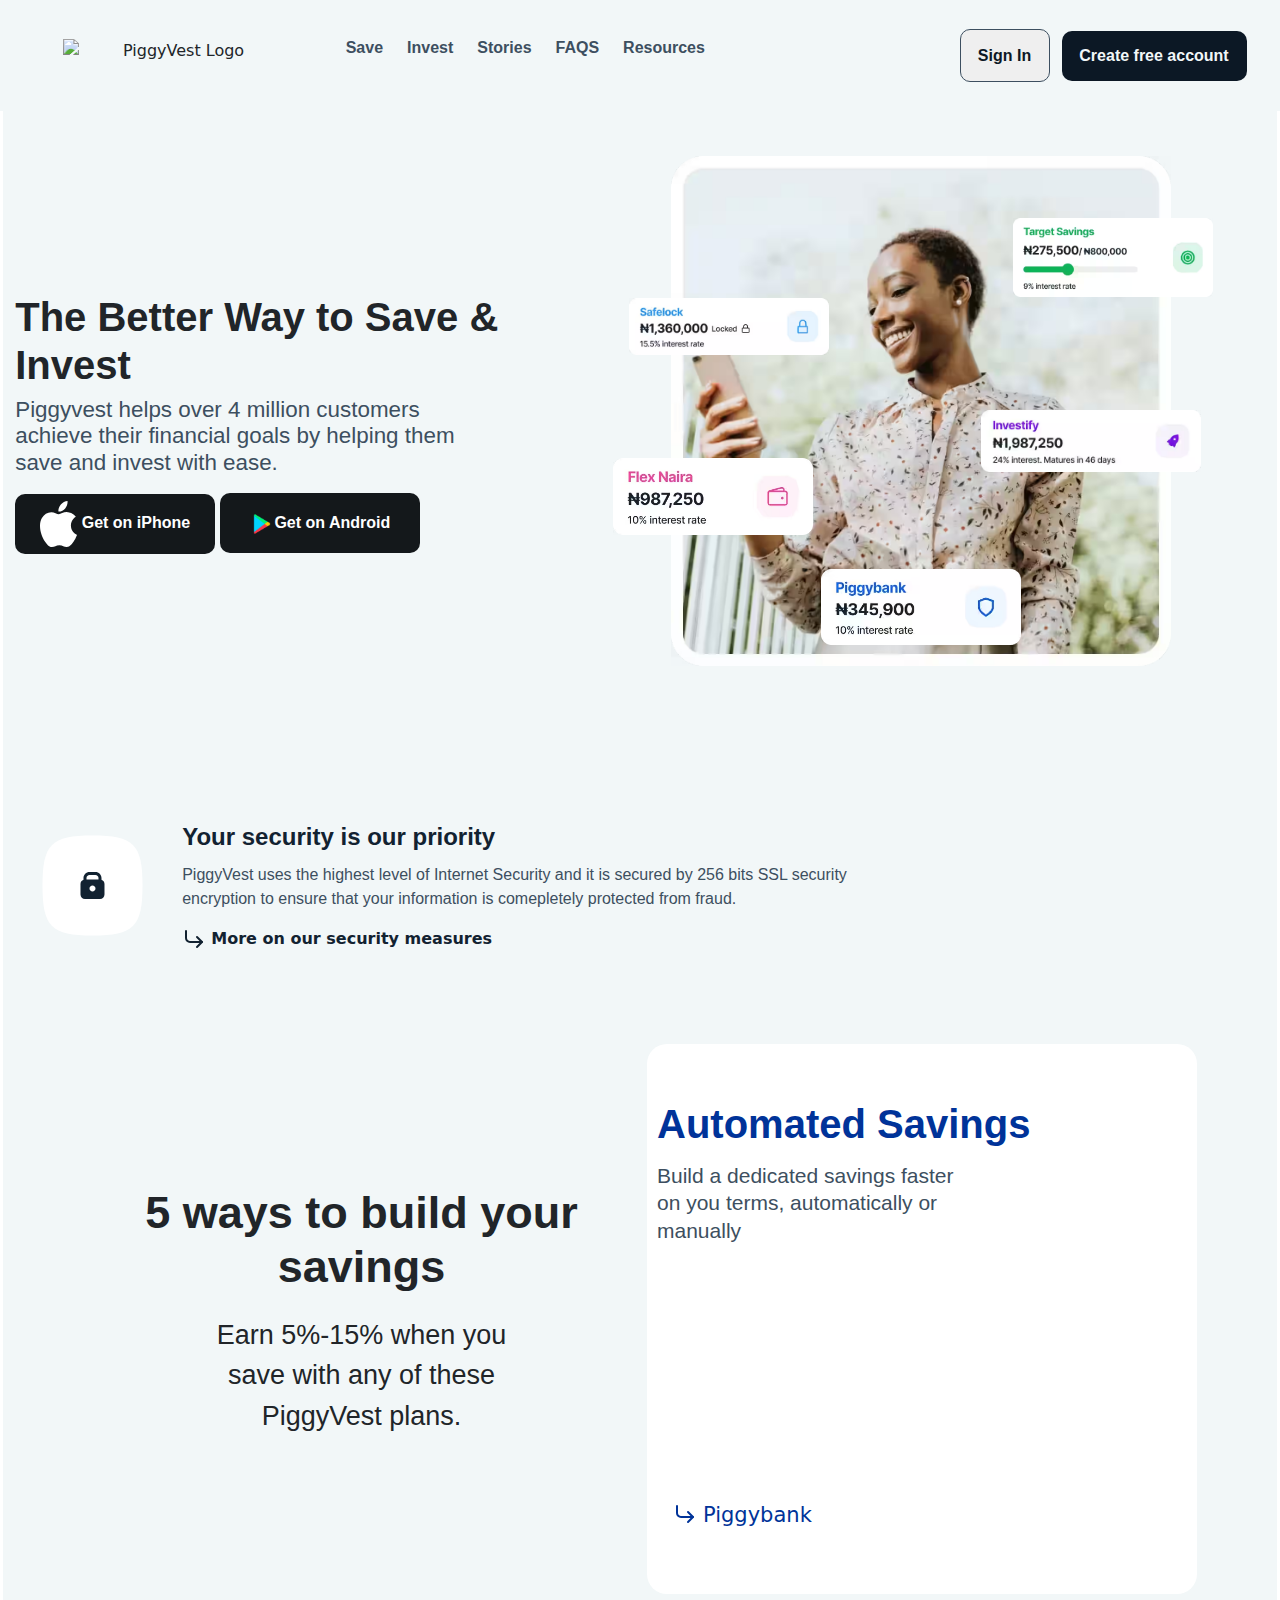
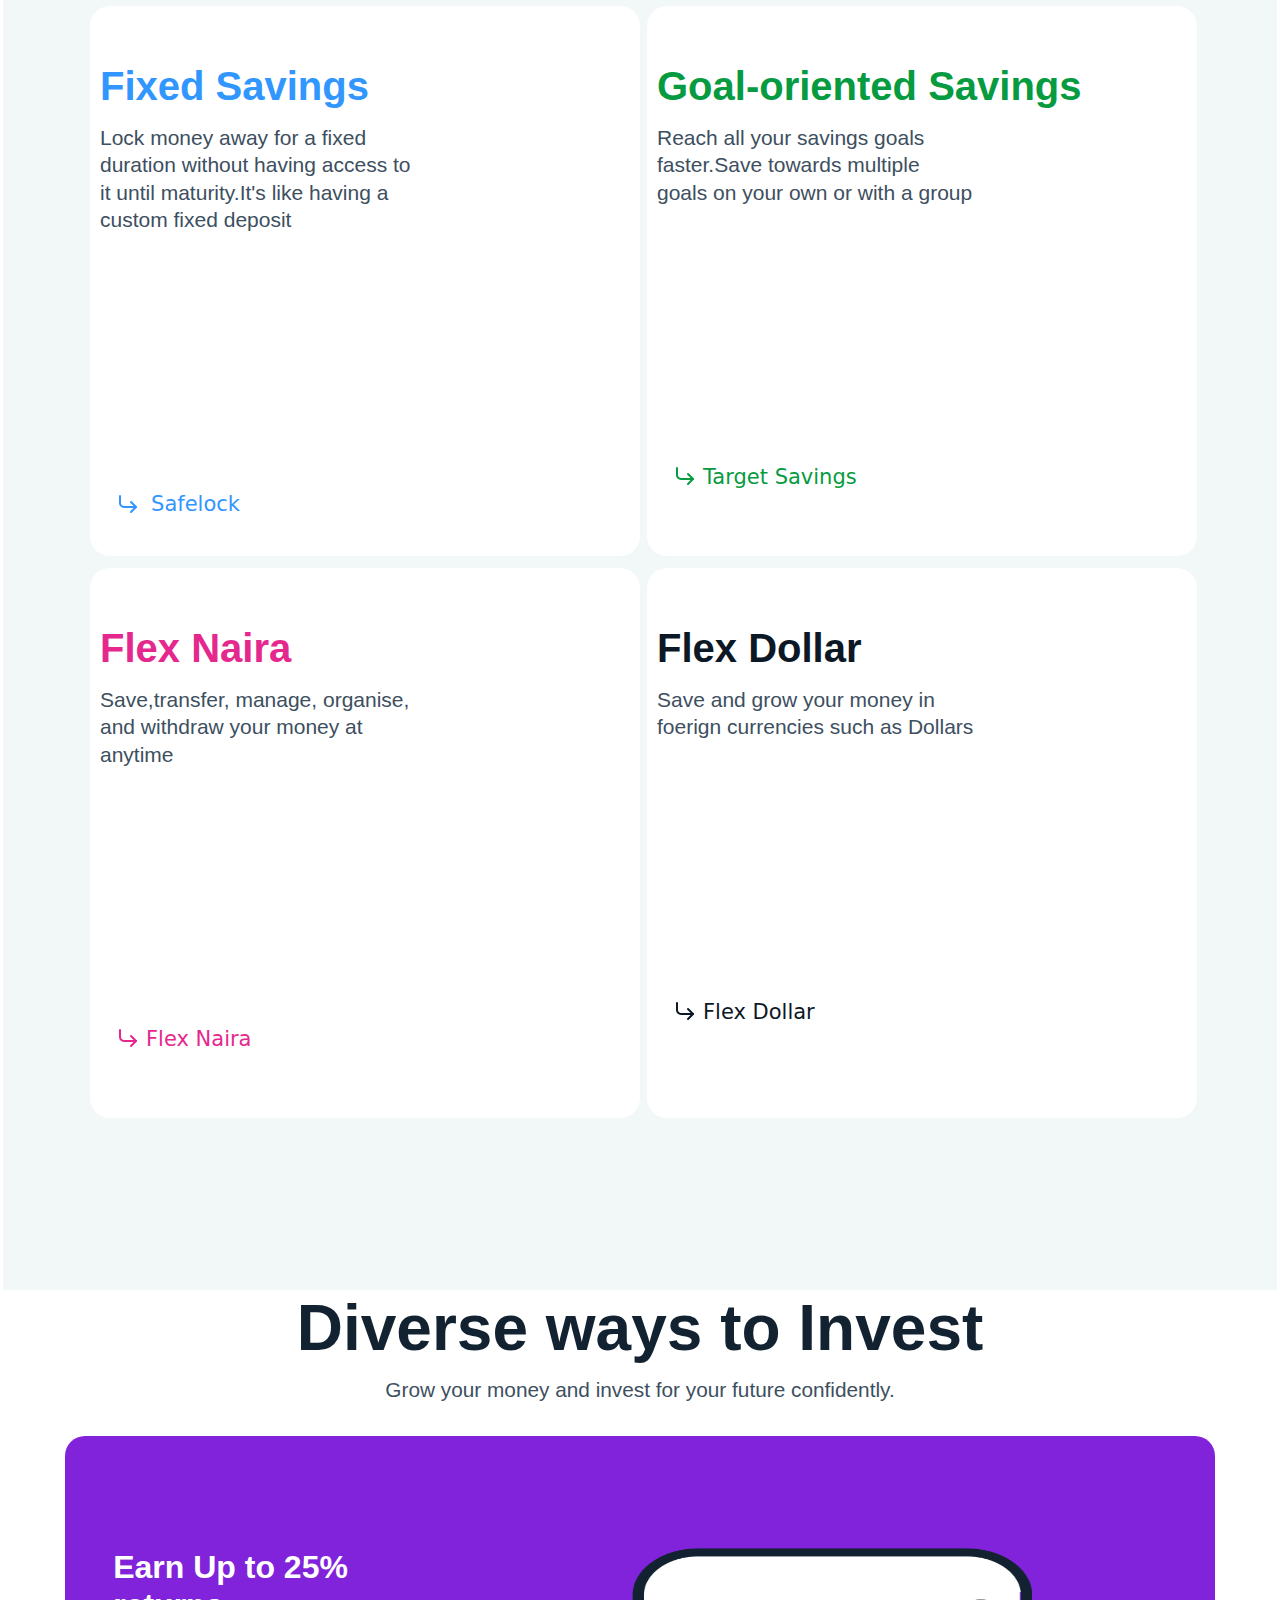
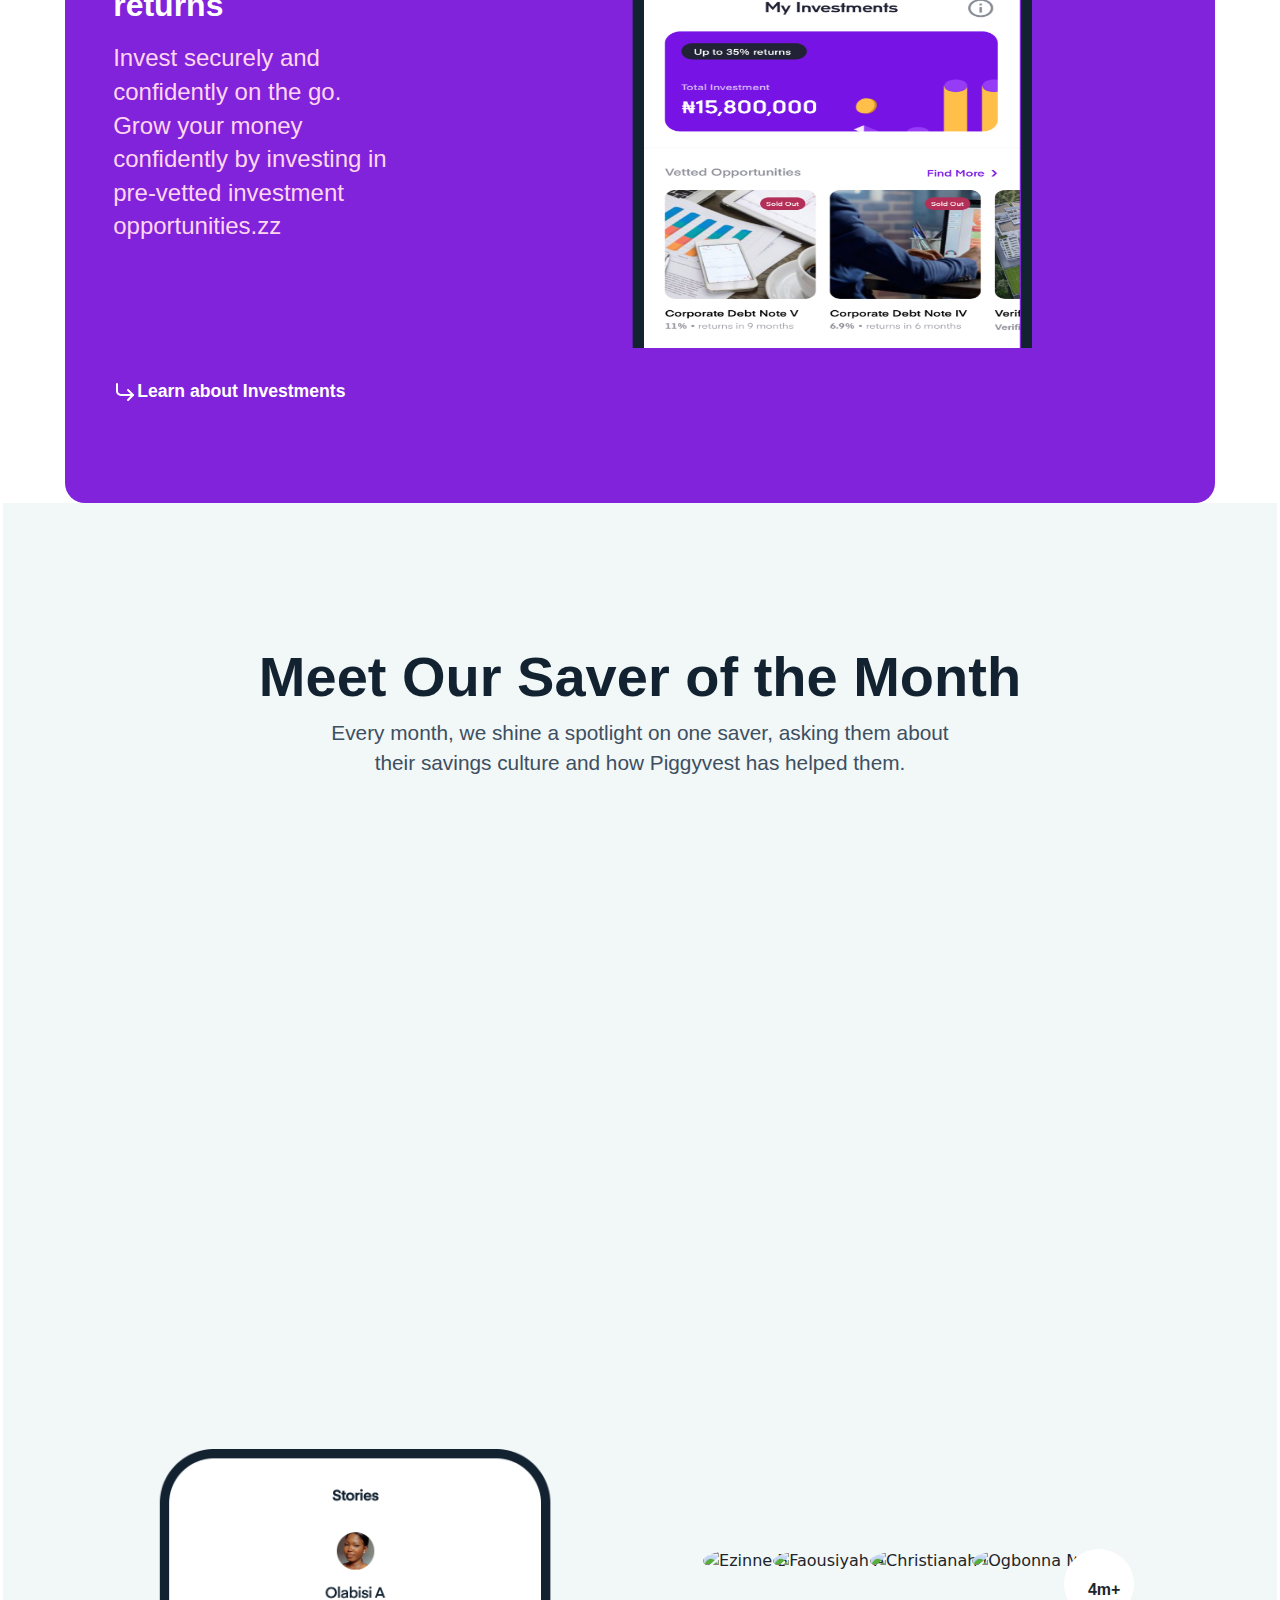
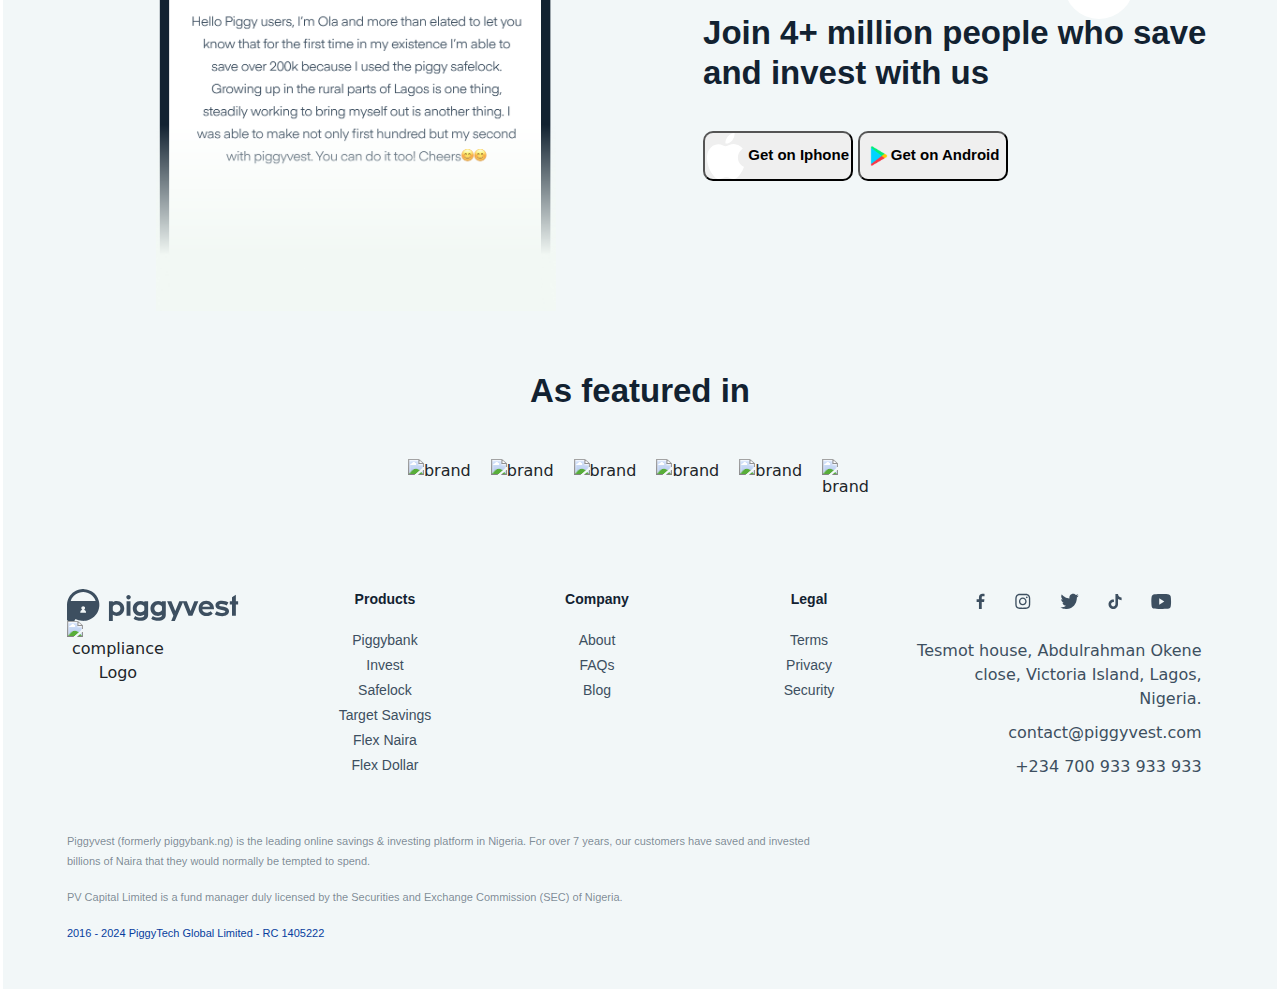
==== index.html @ 4b1b7633 "add all" ====
<!DOCTYPE html>
<html lang="en">
<head>
  <meta charset="UTF-8">
  <meta name="viewport" content="width=device-width, initial-scale=1.0">
  <link rel="stylesheet" href="index.css">
  <link
  rel="stylesheet"
  href="https://site-assets.fontawesome.com/releases/v6.5.2/css/all.css"
>
  <link rel="preconnect" href="https://fonts.googleapis.com">
<link rel="preconnect" href="https://fonts.gstatic.com" crossorigin>
<link href="https://fonts.googleapis.com/css2?family=Plus+Jakarta+Sans:ital,wght@0,200..800;1,200..800&display=swap" rel="stylesheet">
  <link href="https://cdn.jsdelivr.net/npm/bootstrap@5.3.3/dist/css/bootstrap.min.css" rel="stylesheet" integrity="sha384-QWTKZyjpPEjISv5WaRU9OFeRpok6YctnYmDr5pNlyT2bRjXh0JMhjY6hW+ALEwIH" crossorigin="anonymous">
  <title>Document</title>
</head>
<body>
 <div class="container1">
  <div class="container12">
    <div class="fixed-top first1">
      <div class="nav1">
        <img src="https://storage.googleapis.com/piggyvestwebsite/piggywebsite2020/logo_08e6965627/logo_08e6965627.svg" alt="PiggyVest Logo" width="225" height="40">
        <div class="firstnav">
          <ul id="nava">
            <li><a href="/index.html">Save</a>
               <ul class="drop-menu">
                <li class="dropa"><img src="piggybank-icon.png" alt="" height="60px" width="60px" style="margin-top: -.5em;"><div class="yo"><a href="#"><strong>Piggvest</strong><br>Automated Savings</div></a></li>
               <li class="dropb"><img src="safelock-icon.png" alt="" height="60px" width="60px" style="margin-top: -.5em;"><div class="yo"><a href="#"><strong>Safelock</strong><br>Fixed Savings</div></a></li>
                <li class="dropc"><img src="targets-icon.png" alt="" height="60px" width="60px" style="margin-top: -.5em;"><div class="yo"><a href="#"><strong>Target Savings</strong><br>Goal-oriented Savings</div></a></li>
                <li class="dropd"><img src="flex-naira-icon.png" alt="" height="60px" width="60px" style="margin-top: -.5em;"><div class="yo"><a href="#"><strong>Flex Naira</strong><br>Flexible Savings</div></a></li>
                <li class="drope"><img src="flex-dollar-icon.png" alt="" height="60px" width="60px" style="margin-top: -.5em;"><div class="yo"><a href="#"><strong>Flex Dollar</strong><br>Dollar savings</div></a></li>
                 
               </ul>
            </li>
            <li><a href="/invest.html">Invest</a></li>
            <li><a href="/stories.html">Stories</a></li>
            <li><a href="/faq.html">FAQS</a></li>
            <li><a href="#">Resources</a>
                <ul class="drop-menu2">
                  <li><svg width="53" height="53" viewBox="0 0 53 53" fill="none" xmlns="http://www.w3.org/2000/svg">
                    <path d="M0 20.3846C0 9.1265 9.1265 0 20.3846 0H32.6154C43.8735 0 53 9.1265 53 20.3846V32.6154C53 43.8735 43.8735 53 32.6154 53H0V20.3846Z" fill="#E0EFFF"/>
                    <path d="M20.5 22.75V29.25C20.5 31.4167 21.5833 32.5 23.75 32.5H30.25C32.4167 32.5 33.5 31.4167 33.5 29.25V26C33.5 25.35 33.0667 24.9167 32.4167 24.9167C31.7667 24.9167 31.3333 24.4833 31.3333 23.8333V22.75C31.3333 20.5833 30.25 19.5 28.0833 19.5H23.75C21.5833 19.5 20.5 20.5833 20.5 22.75Z" stroke="#0D60D8" stroke-width="1.5" stroke-miterlimit="10"/>
                    <path d="M24.8334 23.8333H27M24.8334 28.1666H29.1667" stroke="#0D60D8" stroke-width="1.5" stroke-miterlimit="10" stroke-linecap="round" stroke-linejoin="round"/>
                    <path d="M30.25 36.8334H23.75C18.3333 36.8334 16.1666 34.6667 16.1666 29.2501V22.7501C16.1666 17.3334 18.3333 15.1667 23.75 15.1667H30.25C35.6666 15.1667 37.8333 17.3334 37.8333 22.7501V29.2501C37.8333 34.6667 35.6666 36.8334 30.25 36.8334Z" stroke="#0D60D8" stroke-width="1.5" stroke-linecap="round" stroke-linejoin="round"/>
                    </svg><strong>Blog</strong></li>
                    <li><svg width="40" height="40" viewBox="0 0 40 40" fill="none" xmlns="http://www.w3.org/2000/svg">
                      <path d="M0 20C0 8.95431 8.95431 0 20 0C31.0457 0 40 8.95431 40 20C40 31.0457 31.0457 40 20 40H0V20Z" fill="#FFF1F9"/>
                      <path d="M21.445 11.6348H14.905C14.0058 11.6348 13.27 12.3705 13.27 13.2698V26.3498C13.27 27.249 14.0058 27.9848 14.905 27.9848H24.715C25.6143 27.9848 26.35 27.249 26.35 26.3498V16.5398L21.445 11.6348ZM24.715 26.3498H14.905V13.2698H20.6275V17.3573H24.715V26.3498ZM17.3575 20.6273V25.5323H15.7225V20.6273H17.3575ZM22.2625 22.2623V25.5323H23.8975V22.2623H22.2625ZM18.9925 18.9923V25.5323H20.6275V18.9923H18.9925Z" fill="#E5489B"/>
                      </svg> <strong>Report</strong>
                      </li>
                      <li><svg width="40" height="40" viewBox="0 0 40 40" fill="none" xmlns="http://www.w3.org/2000/svg">
                        <path d="M0 20C0 8.95431 8.95431 0 20 0C31.0457 0 40 8.95431 40 20C40 31.0457 31.0457 40 20 40H0V20Z" fill="#CDFFF5"/>
                        <path d="M20.697 24.9893V14.6316H16.916V24.9893M20.697 24.9893H16.916M20.697 24.9893V27.168C20.697 27.3295 20.6328 27.4844 20.5186 27.5986C20.4044 27.7128 20.2495 27.777 20.0879 27.777H17.5251C17.4451 27.777 17.3659 27.7613 17.292 27.7306C17.2181 27.7 17.151 27.6552 17.0944 27.5986C17.0379 27.5421 16.993 27.4749 16.9624 27.401C16.9318 27.3271 16.916 27.2479 16.916 27.168V24.9893M16.916 24.9893V15.9968H12.7018M16.916 24.9893H12.7018M16.916 24.9893V27.0944C16.916 27.2765 16.8437 27.4512 16.7149 27.58C16.5861 27.7087 16.4115 27.7811 16.2293 27.7811H13.3681C13.186 27.7811 13.0113 27.7087 12.8825 27.58C12.7537 27.4512 12.6814 27.2765 12.6814 27.0944L12.7018 24.9893M21.0362 17.591L25.3853 16.892L25.0624 14.8482C25.0323 14.6614 24.9293 14.4941 24.7761 14.383C24.6229 14.2719 24.4319 14.2261 24.2449 14.2556L24.249 14.2596L21.3019 14.7297C21.2093 14.7441 21.1205 14.7767 21.0406 14.8258C20.9607 14.8748 20.8913 14.9392 20.8366 15.0153C20.7818 15.0914 20.7427 15.1776 20.7215 15.2689C20.7004 15.3602 20.6976 15.4548 20.7133 15.5472L21.0362 17.591ZM21.0362 17.591L22.2339 25.1242L26.583 24.4375M21.0362 17.591L25.3853 16.9002H25.3813L26.583 24.4375M26.583 24.4375L26.91 26.4813C26.9251 26.5739 26.9218 26.6686 26.9001 26.76C26.8785 26.8513 26.839 26.9375 26.7839 27.0134C26.7288 27.0894 26.6592 27.1538 26.5791 27.2028C26.499 27.2517 26.41 27.2844 26.3173 27.2988L23.3702 27.7688C23.1833 27.7983 22.9923 27.7524 22.839 27.6414C22.6858 27.5303 22.5828 27.363 22.5527 27.1761L22.2298 25.1324L26.5789 24.4416L26.583 24.4375ZM12.7018 15.9968H16.9365V13.8918C16.9365 13.7096 16.8641 13.535 16.7354 13.4062C16.6066 13.2774 16.4319 13.2051 16.2498 13.2051H13.3885C13.2064 13.2051 13.0317 13.2774 12.903 13.4062C12.7742 13.535 12.7018 13.7096 12.7018 13.8918V15.9968ZM12.7018 15.9968V24.9893M17.5251 11.8398H20.0879C20.1683 11.8398 20.2478 11.8557 20.322 11.8866C20.3961 11.9175 20.4634 11.9627 20.5201 12.0197C20.5767 12.0767 20.6214 12.1443 20.6518 12.2186C20.6822 12.293 20.6975 12.3726 20.697 12.453V14.6357H16.916V12.453C16.9155 12.3726 16.9309 12.293 16.9612 12.2186C16.9916 12.1443 17.0364 12.0767 17.093 12.0197C17.1496 11.9627 17.2169 11.9175 17.2911 11.8866C17.3652 11.8557 17.4448 11.8398 17.5251 11.8398Z" stroke="#038886" stroke-linecap="round" stroke-linejoin="round"/>
                        </svg> <strong>Comics</strong>
                        </li>
                        <li><svg width="53" height="53" viewBox="0 0 53 53" fill="none" xmlns="http://www.w3.org/2000/svg">
                          <path d="M0 20.3846C0 9.1265 9.1265 0 20.3846 0H32.6154C43.8735 0 53 9.1265 53 20.3846V32.6154C53 43.8735 43.8735 53 32.6154 53H0V20.3846Z" fill="#E4FFF1"/>
                          <path d="M24.8333 36.8334H29.1667C34.5833 36.8334 36.75 34.6667 36.75 29.2501V22.7501C36.75 17.3334 34.5833 15.1667 29.1667 15.1667H24.8333C19.4167 15.1667 17.25 17.3334 17.25 22.7501V29.2501C17.25 34.6667 19.4167 36.8334 24.8333 36.8334Z" stroke="#10B259" stroke-width="1.5" stroke-linecap="round" stroke-linejoin="round"/>
                          <path d="M31.875 21.2117V22.295C31.875 23.1833 31.1492 23.92 30.25 23.92H23.75C22.8617 23.92 22.125 23.1942 22.125 22.295V21.2117C22.125 20.3233 22.8508 19.5867 23.75 19.5867H30.25C31.1492 19.5867 31.875 20.3125 31.875 21.2117Z" stroke="#10B259" stroke-width="1.5" stroke-linecap="round" stroke-linejoin="round"/>
                          <path d="M22.814 28.1667H22.827M26.9945 28.1667H27.0075M31.1751 28.1667H31.1881M22.814 31.9584H22.827M26.9945 31.9584H27.0075M31.1751 31.9584H31.1881" stroke="#10B259" stroke-width="2" stroke-linecap="round" stroke-linejoin="round"/>
                          </svg> <strong>Calculator</strong>
                          </li>
                          <li><svg width="40" height="40" viewBox="0 0 40 40" fill="none" xmlns="http://www.w3.org/2000/svg">
                            <path d="M0 20C0 8.95431 8.95431 0 20 0C31.0457 0 40 8.95431 40 20C40 31.0457 31.0457 40 20 40H0V20Z" fill="#F0F0F0"/>
                            <path d="M26.2478 12.4521H13.3722C12.4141 12.4521 11.635 13.1854 11.635 14.0871V25.5321C11.635 26.4339 12.4141 27.1671 13.3722 27.1671H26.2478C27.2059 27.1671 27.985 26.4339 27.985 25.5321V14.0871C27.985 13.1854 27.2059 12.4521 26.2478 12.4521ZM26.2478 25.5321H13.3722C13.3256 25.5321 13.2937 25.5191 13.2798 25.5191C13.2741 25.5191 13.2708 25.5207 13.27 25.5256L13.2602 14.1248C13.2659 14.1166 13.3027 14.0871 13.3722 14.0871H26.2478C26.3124 14.088 26.3476 14.11 26.35 14.0937L26.3598 25.4945C26.3541 25.5027 26.3173 25.5321 26.2478 25.5321Z" fill="#222936"/>
                            <path d="M14.905 15.7227H19.81V20.6277H14.905V15.7227ZM20.6275 22.2627H14.905V23.8977H24.715V22.2627H21.445H20.6275ZM21.445 18.9927H24.715V20.6277H21.445V18.9927ZM21.445 15.7227H24.715V17.3577H21.445V15.7227Z" fill="#222936"/>
                            </svg>  <strong>Newsletter</strong>
                            </li>
                            <li><svg width="53" height="53" viewBox="0 0 53 53" fill="none" xmlns="http://www.w3.org/2000/svg">
                              <path d="M0 20.3846C0 9.1265 9.1265 0 20.3846 0H32.6154C43.8735 0 53 9.1265 53 20.3846V32.6154C53 43.8735 43.8735 53 32.6154 53H0V20.3846Z" fill="#E3F5FF"/>
                              <path d="M17.7916 32.5001V20.5834C17.7916 16.2501 18.875 15.1667 23.2083 15.1667H30.7916C35.125 15.1667 36.2083 16.2501 36.2083 20.5834V31.4167C36.2083 31.5684 36.2083 31.7201 36.1975 31.8717" stroke="#3296FF" stroke-width="1.5" stroke-linecap="round" stroke-linejoin="round"/>
                              <path d="M22.6666 20.5833H31.3333M22.6666 24.3749H28.0833M20.8791 29.2499H36.2083V33.0416C36.2083 35.1324 34.5075 36.8333 32.4166 36.8333H21.5833C19.4925 36.8333 17.7916 35.1324 17.7916 33.0416V32.3374C17.7916 30.6366 19.1783 29.2499 20.8791 29.2499Z" stroke="#3296FF" stroke-width="1.5" stroke-linecap="round" stroke-linejoin="round"/>
                              </svg> <strong>Ebook</strong>
                              </li>

              </ul>
           </li>
          </ul>

        </div>
    
     
      </div>
      <div class="nav2">
        <button class="btn1"><a href="login.html">Sign In</a></button>
        <button class="btn2"><a href="#">Create free account</a></button>
      </div>
      </div>


        <div class="menu">
        <img src="https://storage.googleapis.com/piggyvestwebsite/piggywebsite2020/logo_08e6965627/logo_08e6965627.svg" alt="PiggyVest Logo" width="225" height="40">
          <p class="open-ade" id="open-ade" onclick="openn()"><i class="fa-solid fa-bars"></i></p>
        </div>
      
   
      <!-- </div> -->
   </div>

  
    <!-- Full Screen Menu -->
    <div id="menu2" class="menu2">
      <img src="https://storage.googleapis.com/piggyvestwebsite/piggywebsite2020/logo_08e6965627/logo_08e6965627.svg" alt="PiggyVest Logo" width="225" height="40">
      <p class="close-ade" id="close-ade" onclick="closee()"><i class="fa-solid fa-x"></i></p>
      
      <ul>
        <li><a href="/index.html">Save</a></li>
        <li><a href="/invest.html">invest</a></li>
        <li><a href="/stories.html">Stories</a></li>
        <li><a href="/faq.html">FAQ</a></li>
        <li><a href="#">Resources</a></li>
        <button class="btn3">Login</button>
        <button class="btn4">Sign Up</button>
      </ul>
    </div> 
  
    <div class="second">
      <div class="second1">
        <h1>The Better Way to Save & Invest</h1>
        <p>Piggyvest helps over 4 million customers achieve their financial goals by helping them save and invest with ease.</p>
       <div class="seconda">
          <button><svg width="37" height="46" viewBox="0 0 37 46" fill="none" xmlns="http://www.w3.org/2000/svg">
           <path d="M25.1989 7.37555C26.7549 5.40525 27.8281 2.72006 27.5264 0C25.2722 0.104618 22.4534 1.57798 20.8285 3.50469C19.3932 5.20473 18.1045 7.99017 18.4407 10.6056C20.975 10.7974 23.574 9.31533 25.1989 7.37555Z" fill="white"/>
           <path d="M30.9055 24.4632C30.8495 18.6526 35.6078 15.8236 35.8277 15.6928C33.1338 11.7173 28.9573 11.1768 27.4876 11.1332C23.9835 10.7627 20.5828 13.2604 18.7984 13.2604C16.9752 13.2604 14.2211 11.1724 11.26 11.2335C7.44127 11.2945 3.87249 13.5307 1.91571 16.9961C-2.11856 24.0709 0.889899 34.4629 4.76038 40.182C6.69993 42.9806 8.95842 46.1104 11.9195 45.997C14.8159 45.875 15.8977 44.1313 19.3932 44.1313C22.8585 44.1313 23.8757 45.997 26.8971 45.9273C30.0047 45.875 31.9615 43.1157 33.8278 40.2866C36.069 37.0784 36.9655 33.918 37 33.7568C36.9267 33.7306 30.9658 31.429 30.9055 24.4632Z" fill="white"/>
           </svg>
            Get on iPhone</button>
            <button><svg width="24" height="24" viewBox="0 0 24 24" fill="none" xmlns="http://www.w3.org/2000/svg" xmlns:xlink="http://www.w3.org/1999/xlink">
           <rect x="1" y="1" width="22" height="22" fill="url(#pattern0)"/>
          <defs>
          <pattern id="pattern0" patternContentUnits="objectBoundingBox" width="1" height="1">
          <use xlink:href="#image0" transform="scale(0.00195312)"/>
          </pattern>
          <image id="image0" width="512" height="512" xlink:href="[data-uri]"/>
          </defs>
          </svg>Get on Android</button>
       </div>
      </div>
      <div class="second2">
       <div class="imgs"><img class="header" src="pexels-ketut-subiyanto-4350099.avif" alt="" style=" border: 16px; opacity: 1;"> 
         <div class="img2"><img class="headerIcon1" src="card2 (1).avif" alt=""  style="translate: none; rotate: none; scale: none; transform: translate(0px, 0px); opacity: 1;"> 
           <img class="headerIcon2" src="frame2 (1).avif" alt=""  style="translate: none; rotate: none;  scale: none; transform: translate(0px, 0px); opacity: 1;"> 
           <img class="headerIcon3" src="Frame3 (1).avif" alt="" style="translate: none; rotate: none; scale: none; transform: translate(0px, 0px); opacity: 1;">
            <img class="headerIcon4" alt="card-img" src="card4 (1).avif" style="translate: none; rotate: none; scale: none; transform: translate(0px, 0px); opacity: 1;">
           <img class="headerIcon5" alt="card-img" src="Frame5 (1).avif" style="translate: none; rotate: none; scale: none; transform: translate(0px, 0px); opacity: 1;">
          </div>
        </div>
       </div>
    </div>
    <div class="third">
      <svg width="200" height="101" viewBox="0 0 100 101" fill="none" xmlns="http://www.w3.org/2000/svg">
        <path d="M0 50.5C0 9.325 8.825 0.5 50 0.5C91.175 0.5 100 9.325 100 50.5C100 91.675 91.175 100.5 50 100.5C8.825 100.5 0 91.675 0 50.5Z" fill="white"/>
        <rect width="36" height="36" transform="translate(32 32.5)" fill="white"/>
        <path fill-rule="evenodd" clip-rule="evenodd" d="M40.999 43.0002V44.7563C39.2512 45.3741 37.999 47.0409 37.999 49.0002V59.5002C37.999 61.9855 40.0137 64.0002 42.499 64.0002H57.499C59.9843 64.0002 61.999 61.9855 61.999 59.5002V49.0002C61.999 47.0409 60.7468 45.3741 58.999 44.7563V43.0002C58.999 39.6865 56.3127 37.0002 52.999 37.0002H46.999C43.6853 37.0002 40.999 39.6865 40.999 43.0002ZM52.999 40.0002H46.999C45.3422 40.0002 43.999 41.3434 43.999 43.0002V44.5002H55.999V43.0002C55.999 41.3434 54.6559 40.0002 52.999 40.0002ZM49.999 56.5002C51.6559 56.5002 52.999 55.1571 52.999 53.5002C52.999 51.8434 51.6559 50.5002 49.999 50.5002C48.3422 50.5002 46.999 51.8434 46.999 53.5002C46.999 55.1571 48.3422 56.5002 49.999 56.5002Z" fill="#122231"/>
        </svg>
        <div class="thirda">
          <h3>Your security is our priority</h3>
          <p>PiggyVest uses the highest level of Internet Security and it is secured by 256 bits SSL security encryption to ensure that your information is comepletely protected from fraud.</p>
          <div class="thirdb">      <svg width="24" height="24" viewBox="0 0 24 24" fill="none" xmlns="http://www.w3.org/2000/svg"><path d="M15 10L20 15L15 20" 
            stroke="#122231" stroke-width="2" stroke-linecap="round" stroke-linejoin="round"></path><path d="M4 4V11C4 12.0609 4.42143 13.0783 5.17157 13.8284C5.92172 14.5786 6.93913 15 8 15H20" 
            stroke="#122231" stroke-width="2" stroke-linecap="round" stroke-linejoin="round"></path></svg > <a href="#">More on our security measures</a></div>
          
        </div>
        
    </div>
  <div class="fourth">
        <div class="fourth1">
          <h2>5 ways to build your savings</h2>
          <p>Earn 5%-15% when you save with any of these PiggyVest plans.</p>
        </div>
         <div class="fourth2">
             <h2 class="text1">Automated Savings</h2>
            <p>Build a dedicated savings faster on you terms, automatically or manually</p>
            
           <div class="img4"> <img src="iPhone 14-11.avif" alt=""></div>
               <div class="don">
                <svg width="30" height="30" viewBox="0 0 30 30" fill="none" xmlns="http://www.w3.org/2000/svg">
                <path d="M15 10L20 15L15 20" stroke="#003399" stroke-width="2" stroke-linecap="round" stroke-linejoin="round" class="svg-path"></path>
                   <path d="M4 4V11C4 12.0609 4.42143 13.0783 5.17157 13.8284C5.92172 14.5786 6.93913 15 8 15H20" stroke="#003399" stroke-width="2" 
                   stroke-linecap="round" stroke-linejoin="round" class="svg-path"></path></svg><span class="text1">Piggybank</span>
           
               </div>
            
         </div>
         <div class="fourth2b">
             <h2 class="text2">Fixed Savings</h2>
             <p>Lock money away for a fixed duration without having access to it until maturity.It's like having a custom fixed deposit</p>
                <div class="img5"> <img src="iPhone 14 - 22.avif" alt=""></div>
                     <div class="don">
                         <svg width="30" height="30" viewBox="0 0 30 30" fill="none" xmlns="http://www.w3.org/2000/svg"><path d="M15 10L20 15L15 20" 
                        stroke="#3296FF" stroke-width="2" stroke-linecap="round" stroke-linejoin="round" class="svg-path"></path><path d="M4 4V11C4 12.0609 4.42143 13.0783 5.17157
                         13.8284C5.92172 14.5786 6.93913 15 8 15H20" stroke="#3296FF" stroke-width="2" stroke-linecap="round" stroke-linejoin="round" class="svg-path"></path></svg>
                         <span class="text2">Safelock</span>  
                    </div>
            
           </div>
        <div class="fourth2c"> 
          <h2 class="text3">Goal-oriented Savings</h2>
          <p>Reach all your savings goals faster.Save towards multiple goals on your own or with a group</p>
               <div class="img6"> <img src="iphonw.avif" alt="" ></div>
            <div class="don">
              <svg width="30" height="30" viewBox="0 0 30 30" fill="none" xmlns="http://www.w3.org/2000/svg"><path d="M15 10L20 15L15 20" stroke="#069B40" 
                stroke-width="2" stroke-linecap="round" stroke-linejoin="round" class="svg-path"></path><path d="M4 4V11C4 12.0609 4.42143 13.0783 5.17157 13.8284C5.92172 14.5786 6.93913 15 8 15H20"
                 stroke="#069B40" stroke-width="2" stroke-linecap="round" stroke-linejoin="round" class="svg-path"></path></svg><span  class="text3">Target Savings</span>
            </div>
           
        </div>
      <div class="fourth2d"> 
          <h2 class="text4">Flex Naira</h2>
          <p>Save,transfer, manage, organise, and withdraw your money at anytime</p>
            <div class="img7"><img src="iPhone 14.avif" alt="" ></div>
          <div class="don">
            <svg width="30" height="30" viewBox="0 0 30 30" fill="none" xmlns="http://www.w3.org/2000/svg">
              <path d="M15 10L20 15L15 20" stroke="#E5288E" stroke-width="2" stroke-linecap="round" stroke-linejoin="round" class="svg-path"></path>
              <path d="M4 4V11C4 12.0609 4.42143 13.0783 5.17157 13.8284C5.92172 14.5786 6.93913 15 8 15H20" 
              stroke="#E5288E" stroke-width="2" stroke-linecap="round" stroke-linejoin="round" class="svg-path"></path></svg><span class="text4" >Flex Naira</span>
          </div>
        
        </div>
      <div class="fourth2e"> 
          <h2 class="text5" >Flex Dollar</h2>
          <p>Save and grow your money in foerign currencies such as Dollars</p>
          <div class="img8">  <img src="iphone12.avif" alt="" ></div>
         <div class="don">
          <svg width="30" height="30" viewBox="0 0 30 30" fill="none" xmlns="http://www.w3.org/2000/svg"><path d="M15 10L20 15L15 20" stroke="#0C1825" stroke-width="2" 
            stroke-linecap="round" stroke-linejoin="round" class="svg-path"></path><path d="M4 4V11C4 12.0609 4.42143 13.0783 5.17157 13.8284C5.92172 14.5786 6.93913 15 8 15H20" 
            stroke="#0C1825" stroke-width="2" stroke-linecap="round" stroke-linejoin="round" class="svg-path"></path></svg><span class="text5">Flex Dollar</span>
         </div>
        </div> 
   
    </div> 
    <!-- <section class="savings" id="save"><div class="container"><div class="flex--2 box-container"><div class="content">
      <h3 class="title">5 ways to build your savings</h3><p class="text">Earn 5%-15% when you save with any of these PiggyVest plans.</p></div>
      <div class="box bg-white home hover piggybank false
      " style="opacity: 1; visibility: inherit;"><a href="/piggybank"><div class="flex--1"><div class="false">
        <h5 class="title" style="color: rgb(0, 51, 153);">Automated Savings</h5><p class="text">Build a dedicated savings faster on your terms, automatically or manually.</p>
        <div class="sub-title" style="color: rgb(0, 51, 153);"><svg width="30" height="30" viewBox="0 0 30 30" fill="none" xmlns="http://www.w3.org/2000/svg">
          <path d="M15 10L20 15L15 20" stroke="#003399" stroke-width="2" stroke-linecap="round" stroke-linejoin="round" class="svg-path"></path>
          <path d="M4 4V11C4 12.0609 4.42143 13.0783 5.17157 13.8284C5.92172 14.5786 6.93913 15 8 15H20" stroke="#003399" stroke-width="2"
           stroke-linecap="round" stroke-linejoin="round" class="svg-path"></path></svg><span>Piggybank</span></div></div><div class="img-card">
            <img src="https://storage.googleapis.com/piggyvestwebsite/piggywebsite2020/i_Phone_14_11_a9e52d90bf/i_Phone_14_11_a9e52d90bf.avif">
          </div></div></a></div><div class="box bg-white home hover safelock
      active
      " style="opacity: 1; visibility: inherit;"><a href="/safelock"><div class="flex--1"><div class="false"><h5 class="title" style="color: rgb(50, 150, 255);">Fixed Savings</h5>
        <p class="text">Lock money away for a fixed duration without having access to it until maturity. It's like having a custom fixed deposit.</p><div class="sub-title" 
        style="color: rgb(50, 150, 255);"><svg width="30" height="30" viewBox="0 0 30 30" fill="none" xmlns="http://www.w3.org/2000/svg"><path d="M15 10L20 15L15 20" 
          stroke="#3296FF" stroke-width="2" stroke-linecap="round" stroke-linejoin="round" class="svg-path"></path><path d="M4 4V11C4 12.0609 4.42143 13.0783 5.17157
           13.8284C5.92172 14.5786 6.93913 15 8 15H20" stroke="#3296FF" stroke-width="2" stroke-linecap="round" stroke-linejoin="round" class="svg-path"></path></svg>
           <span>Safelock</span></div></div><div class="img-card"><img src="https://storage.googleapis.com/piggyvestwebsite/piggywebsite2020/i_Phone_14_22_c3fb491e57/i_Phone_14_22_c3fb491e57.avif"></div></div></a></div><div class="box bg-white home hover targetsavings
      
      false
      " style="opacity: 1; visibility: inherit;"><a href="/targets"><div class="flex--1"><div class="false"><h5 class="title" style="color: rgb(6, 155, 64);">Goal-oriented Savings</h5>
        <p class="text">Reach all your savings goals faster. Save towards multiple goals on your own or with a group.</p><div class="sub-title" style="color:
         rgb(6, 155, 64);"><svg width="30" height="30" viewBox="0 0 30 30" fill="none" xmlns="http://www.w3.org/2000/svg"><path d="M15 10L20 15L15 20" stroke="#069B40" 
          stroke-width="2" stroke-linecap="round" stroke-linejoin="round" class="svg-path"></path><path d="M4 4V11C4 12.0609 4.42143 13.0783 5.17157 13.8284C5.92172 14.5786 6.93913 15 8 15H20"
           stroke="#069B40" stroke-width="2" stroke-linecap="round" stroke-linejoin="round" class="svg-path"></path></svg><span>Target Savings</span></div></div><div class="img-card">
            <img src="https://storage.googleapis.com/piggyvestwebsite/piggywebsite2020/iphonw_a485f92ad1/iphonw_a485f92ad1.avif"></div></div></a></div>
            <div class="box bg-white home hover flexnaira false" style="opacity: 1; visibility: inherit;"><a href="/flex-naira"><div class="flex--1">
              <div class="false"><h5 class="title" style="color: rgb(229, 40, 142);">Flex Naira</h5><p class="text"> Save, transfer, manage, organise, and withdraw your money at any time.</p>
                <div class="sub-title" style="color: rgb(229, 40, 142);"><svg width="30" height="30" viewBox="0 0 30 30" fill="none" xmlns="http://www.w3.org/2000/svg">
                  <path d="M15 10L20 15L15 20" stroke="#E5288E" stroke-width="2" stroke-linecap="round" stroke-linejoin="round" class="svg-path"></path>
                  <path d="M4 4V11C4 12.0609 4.42143 13.0783 5.17157 13.8284C5.92172 14.5786 6.93913 15 8 15H20" 
                  stroke="#E5288E" stroke-width="2" stroke-linecap="round" stroke-linejoin="round" class="svg-path"></path><
                  /svg><span>Flex Naira</span></div></div><div class="img-card"><img src="https://storage.googleapis.com/piggyvestwebsite/piggywebsite2020/i_Phone_14_b4eaa3708a/i_Phone_14_b4eaa3708a.avif"></div></div></a></div><div class="box bg-white home hover flexdollar
      false" style="opacity: 1; visibility: inherit;"><a href="/flex-dollar"><div class="flex--1"><div class="target--box"><h5 class="title" style="color: rgb(12, 24, 37);">Flex Dollar</h5>
        <p class="text">Save and grow your money in foreign currencies such as Dollars.</p><div class="sub-title" style="color: rgb(12, 24, 37);">
          <svg width="30" height="30" viewBox="0 0 30 30" fill="none" xmlns="http://www.w3.org/2000/svg"><path d="M15 10L20 15L15 20" stroke="#0C1825" stroke-width="2" 
            stroke-linecap="round" stroke-linejoin="round" class="svg-path"></path><path d="M4 4V11C4 12.0609 4.42143 13.0783 5.17157 13.8284C5.92172 14.5786 6.93913 15 8 15H20" 
            stroke="#0C1825" stroke-width="2" stroke-linecap="round" stroke-linejoin="round" class="svg-path"></path></svg><span>Flex Dollar</span></div></div><div class="img-card"><img src="https://storage.googleapis.com/piggyvestwebsite/piggywebsite2020/iphone12_5d07b2941e/iphone12_5d07b2941e.avif"></div></div></a></div></div></div></section>
           </div> -->
        <div class="fifth1">
                
          <div class="fifth">
            <div class="fiftha">
              <h2>Diverse ways to Invest</h2>
              <p>Grow your money and invest for your future confidently.</p>
            </div>
           <div class="fifthb">
              <div class="fifthba">
                <h2>Earn Up to 25% returns</h2>
                <p>Invest securely and confidently on the go. Grow your money confidently by investing in pre-vetted investment opportunities.zz</p>
                <div class="learn-more"><svg width="24" height="24" viewBox="0 0 24 24" fill="none" xmlns="http://www.w3.org/2000/svg"><path d="M15 10L20 15L15 20" 
                  stroke="#FFFFFF" stroke-width="2" stroke-linecap="round" 
                  stroke-linejoin="round"></path><path d="M4 4V11C4 12.0609 4.42143 13.0783 5.17157 13.8284C5.92172 14.5786 6.93913 15 8 15H20"
                   stroke="#FFFFFF" stroke-width="2" stroke-linecap="round" stroke-linejoin="round"></path></svg><a class="fw-bold text-white" href="/invest">Learn about Investments</a></div>
              </div>
              <div class="fifthbb">
                <img src="https___storage.googleapis.com_new-abeg-avatar-dev_piggyvest-cms-staging_i_Phone_14_invest_67e86f3edf_i_Phone_14_invest_67e86f3edf.png" alt="" style="opacity: 1;">
              </div>
           </div>
          </div>
        </div>
        <div class="sixth">
          <div class="sixtha">
            <h2>Meet Our Saver of the Month</h2>
            <p>Every month, we shine a spotlight on one saver, asking them about their savings culture and how Piggyvest has helped them.</p>
          
          </div>
          <div class="sixthb">
                  <div class="home-saver__img flex--4 al-i-c vid"><iframe src="https://www.youtube.com/embed/JBrcBWyJ-GM?autoplay=1&amp;mute=1"  class="vid"></iframe></div>
             
          </div>
        </div>
        <div class="seventh">
          <div class="seventh1">
            <div class="seventha">
               <img src="fallbackImg.png" alt=""> 
              
            </div>
            <div class="seventhb">
              <div class="seventhba">
                <img src="https://storage.googleapis.com/piggybankservice.appspot.com/_story_pics/img725396eb22.jpeg" alt="Ezinne B" style="position: relative;">
                <img src="https://storage.googleapis.com/piggybankservice.appspot.com/_story_pics/img6ef4f48b4b.jpeg" alt="Faousiyah A" style="position: relative; margin-left: -20px;">
                <img src="https://storage.googleapis.com/piggybankservice.appspot.com/_story_pics/img453cede493.jpeg" alt="Christianah I" style="position: relative; margin-left: -20px;">
                <img src="https://storage.googleapis.com/piggybankservice.appspot.com/_story_pics/img5d2175e88f.jpeg" class="Ogbonna" alt="Ogbonna M" style="position: relative; margin-left: -20px;">
                <span>4m+</span>
              </div>
              <h4 class="seventhc">Join 4+ million people who save and invest with us</h4>

          <div class="seventhd">
            <button class="btn8"><svg width="37" height="46" viewBox="0 0 37 46" fill="none"   xmlns="http://www.w3.org/2000/svg">
              <path d="M25.1989 7.37555C26.7549 5.40525 27.8281 2.72006 27.5264 0C25.2722 0.104618 22.4534 1.57798 20.8285 3.50469C19.3932 5.20473 18.1045 7.99017 18.4407 10.6056C20.975 10.7974 23.574 9.31533 25.1989 7.37555Z" fill="white"/>
              <path d="M30.9055 24.4632C30.8495 18.6526 35.6078 15.8236 35.8277 15.6928C33.1338 11.7173 28.9573 11.1768 27.4876 11.1332C23.9835 10.7627 20.5828 13.2604 18.7984 13.2604C16.9752 13.2604 14.2211 11.1724 11.26 11.2335C7.44127 11.2945 3.87249 13.5307 1.91571 16.9961C-2.11856 24.0709 0.889899 34.4629 4.76038 40.182C6.69993 42.9806 8.95842 46.1104 11.9195 45.997C14.8159 45.875 15.8977 44.1313 19.3932 44.1313C22.8585 44.1313 23.8757 45.997 26.8971 45.9273C30.0047 45.875 31.9615 43.1157 33.8278 40.2866C36.069 37.0784 36.9655 33.918 37 33.7568C36.9267 33.7306 30.9658 31.429 30.9055 24.4632Z" fill="white"/>
              </svg>
              Get on Iphone</button>
            <button class="btn9"><svg width="24" height="24" viewBox="0 0 24 24" fill="none" xmlns="http://www.w3.org/2000/svg" xmlns:xlink="http://www.w3.org/1999/xlink">
              <rect x="1" y="1" width="22" height="22" fill="url(#pattern0)"/>
              <defs>
              <pattern id="pattern0" patternContentUnits="objectBoundingBox" width="1" height="1">
              <use xlink:href="#image0" transform="scale(0.00195312)"/>
              </pattern>
              <image id="image0" width="512" height="512" xlink:href="[data-uri]"/>
              </defs>
              </svg>Get on Android</button>
           </div>
            </div>
          </div>
        </div>
        <div class="eighteen">
          <h4>As featured in</h4>
          <div class="eighteena">
            <img src="https://storage.googleapis.com/piggyvestwebsite/piggywebsite2020/brand3_972c03908c/brand3_972c03908c.png" class="img7" alt="brand" >
            <img src="https://storage.googleapis.com/piggyvestwebsite/piggywebsite2020/brand2_3fcc7de2d6/brand2_3fcc7de2d6.png" class="img7" alt="brand" >
            <img src="https://storage.googleapis.com/piggyvestwebsite/piggywebsite2020/brand1_b2a9805fff/brand1_b2a9805fff.png" class="img7" alt="brand" >
            <img src="https://storage.googleapis.com/piggyvestwebsite/piggywebsite2020/pym_removebg_preview_109a666426/pym_removebg_preview_109a666426.svg" alt="brand">
            <img src="https://storage.googleapis.com/piggyvestwebsite/piggywebsite2020/fast_61fdc50524/fast_61fdc50524.svg" alt="brand" >
            <img src="https://storage.googleapis.com/piggyvestwebsite/piggywebsite2020/cio_6806ee3afd/cio_6806ee3afd.svg" alt="brand" width="50px">
          </div>
        </div>
        <div class="ninth">
         <div class="nintha">
           <img src="[data-uri]" 
            alt="PiggyVest Logo" width="172.45" height="32">
             <img src="/_next/static/images/compliance-27923b9c92565dcd4d9750070c39f3a3.avif" 
             alt="compliance Logo" width="102.14">
          </div>
         <div class="col-md-2x products"><p>Products</p>
          <a href="/piggybank">Piggybank</a>
          <a href="/invest">Invest</a>
          <a href="/safelock">Safelock</a>
          <a href="/targets">Target Savings</a>
          <a href="/flex-naira">Flex Naira</a>
          <a href="/flex-dollar">Flex Dollar</a></div>

          <div class="col-md-2x company"><p>Company</p>
            <a href="/about">About</a><a href="/faq">FAQs</a>
            <a target="_blank" href="https://blog.piggyvest.com/">Blog</a></div>


            <div class="col-md-2s legal"><p>Legal</p>
              <a href="/terms">Terms</a>
              <a href="/privacy">Privacy</a>
              <a href="/security">Security</a></div>
              <div class="col-md-3 connect"><div class="socials">
                <ul class="flex--1 jc-fe socials undefined">
                  <li class=""><a class="" target="_blank" rel="noreferrer noopener" 
                    href="https://www.facebook.com/PiggyBankNG/">
                    <img src="[data-uri]" alt="Facebook"></a></li><li class=""><a class="" target="_blank" rel="noreferrer noopener" href="https://www.instagram.com/piggybankng/"><img src="[data-uri]" alt="Instagram"></a></li><li class=""><a class="" target="_blank" rel="noreferrer noopener" href="https://mobile.twitter.com/PiggyBankNG/"><img src="[data-uri]" alt="Twitter"></a></li><li class=""><a class="" target="_blank" rel="noreferrer noopener" href="https://www.tiktok.com/@piggybank_ng?_t=8cwbLU1TTcs&amp;_r=1"><img src="[data-uri]" alt="Tiktok"></a></li><li class=""><a class="" target="_blank" rel="noreferrer noopener" href="https://www.youtube.com/@PiggyVest"><img src="[data-uri]" alt="Youtube"></a></li></ul></div><a class="text-right lop" href="https://goo.gl/maps/NpjEYTjJuzxCUM9X7">Tesmot house, Abdulrahman Okene close, Victoria Island, Lagos, Nigeria.</a><a class="text-right lop" href="mailto:contact@piggyvest.com">contact@piggyvest.com</a><a class="text-right lop" href="tel:+234700933933933">+234 700 933 933 933</a></div>
        </div>
        <div class="about"><p class="about__body pol">Piggyvest (formerly piggybank.ng) is the leading online savings &amp; investing platform in Nigeria. For over 7 years, our customers have saved and invested billions of Naira that they would normally be tempted to spend.</p><p class="about__sec-body pol"> PV Capital Limited is a fund manager duly licensed by the Securities and Exchange Commission
          (SEC) of Nigeria. </p><p class="primary pol1">2016 - 2024 PiggyTech Global Limited - RC 1405222</p></div>

     </div>
  </div>
</body>
<script src="https://cdn.jsdelivr.net/npm/bootstrap@5.3.3/dist/js/bootstrap.bundle.min.js" 
integrity="sha384-YvpcrYf0tY3lHB60NNkmXc5s9fDVZLESaAA55NDzOxhy9GkcIdslK1eN7N6jIeHz" crossorigin="anonymous"></script>
<script src="index.js"></script>
</html>
---- index.css ----
*{
  margin: 0;
  padding: 0;
  box-sizing: border-box;

}
html{
  scroll-behavior: smooth;
  background-color: rgb(242, 247, 248);
}
.container1{

  width: 99.5%;
  margin-inline: auto;
height: auto;

  background-color: rgb(242, 247, 248);


}
.container12{

  /* z-index: 1030; */

 
  background-color: rgb(242, 247, 248);
}

body{
  background-color: rgb(242, 247, 248);

  scroll-behavior: smooth;

}

.first1{
  display: flex;
width: 100%;
  justify-content: space-between;
margin-inline: auto;

z-index: 1000;
background-color: rgb(242, 247, 248);
}
.nav1 img{
  justify-content: center;
  align-items: center;
  align-content: center;
  margin-top: -10px;


}
.firstnav #nava{
  display: flex;
  text-decoration: none;
  list-style: none;
  margin-inline: auto;
  justify-content: center;
  align-items: center;
  align-content: center;
  gap: 1.5em;
  height: 7vh;
  margin-left: 1.6em;


}
.nav1{
  display: flex;
  justify-content: center;
  align-items: center;
    align-content: center;
    text-align: center;
  padding: 16px 20px;
  width: 60%;
  /* margin-left: 10em; */
}
.nav2{
  width:40%;
   justify-content: center;
 align-items: center;
   align-content: center;
   text-align: center;
 
  
 }
.firstnav #nava .drop-menu{
  position: absolute;
 margin-top: -.7em;
 margin-left: -9em;
 border-radius: 10px;

     display: none;
   

     

}
.firstnav #nava li:hover > .drop-menu{
 display: grid;
  grid-template-columns: 1fr 1fr;
  width: 500px;
 height:36vh;

  background-color:  #ffffff;
  box-shadow: 2px 2px 2px 2px rgb(107, 106, 106);
 
 

 



  
}
 .firstnav #nava .drop-menu li{

 /* flex-wrap: wrap; */
  text-decoration: none;
  list-style: none;
  margin-top: 7px;
  height: 80px;
  width: 88%;
  display: flex;
  text-align: justify;
 align-items: center;

} 
.firstnav #nava .drop-menu li:hover{
  background-color: rgb(242, 247, 248);
}
.firstnav #nava .drop-menu li a{
  text-decoration: none;
  font-weight: 200;
  list-style: none;
  text-align: center;

/* margin-top: 2em; */
font-size: 14px;

 
}
.firstnav #nava .drop-menu .dropa{
  margin-top: 1.3em;
}
.firstnav #nava .drop-menu  .dropa:hover strong{
  color: rgb(46, 46, 139);
}
.firstnav #nava .drop-menu .dropb{
  margin-top: 1.3em;
}
.firstnav #nava .drop-menu  .dropb:hover strong{
   color: rgb(23, 23, 165);
}
.firstnav #nava .drop-menu  .dropc:hover strong{
  color: rgb(6, 138, 6);
}
.firstnav #nava .drop-menu  .dropd:hover strong{
  color: rgb(231, 144, 158);
}
.firstnav #nava .drop-menu  .drope:hover strong{
  color: rgb(0, 0, 0);
}
.firstnav #nava .drop-menu li a strong{
  font-family: "Jakarta Sans", sans-serif;
  font-optical-sizing: auto;
  font-weight: 550;
  font-style: normal;
  font-size: 16px;

}

.firstnav #nava .drop-menu2{
  position: absolute;
 border-radius: 10px;
display: none;
margin-left: -15em;
margin-top: -1.3em;

   

     

}
.firstnav #nava li:hover > .drop-menu2{
  display: grid;
   grid-template-columns: 1fr 1fr;
   width: 400px;
  height:30vh;
 
   background-color:  #ffffff;
   box-shadow: 2px 2px 2px 2px rgb(107, 106, 106);
    
 }
 .firstnav #nava .drop-menu2 li{

  /* flex-wrap: wrap; */
   text-decoration: none;
   list-style: none;
   margin-top: 7px;
   height: 80px;
   width: 88%;
   display: flex;
   text-align: justify;
  align-items: center;
 

 
 
 } 
 .firstnav #nava .drop-menu2 li:hover{
  background-color: rgb(242, 247, 248);
 }
 .firstnav #nava .drop-menu2 li strong{
font-size: 14px;
 }

.firstnav #nava li a{
  color: #3D4F60;
  text-decoration: none;
  list-style: none;
  font-size: 16px;
  font-family: "Jakarta Sans", sans-serif;
  font-optical-sizing: auto;
  font-weight: 550;
  font-style: normal;
}


.nav2 .btn1{
  width: 90px;
  height: 53px;
  border-radius: 10px;
  font-size: 16px;
  border:1px solid  #3d4f60;
  margin-left: 30px;



}
.btn1 a{
  font-family: sans-serif;
  text-decoration: none;
  font-size: 16px;
color:#0c1825;
font-family: "Jakarta Sans", sans-serif;
  font-optical-sizing: auto;
  font-weight: 550;
  font-style: normal;

}
.nav2 .btn2{
 height: 50px;
  border-radius: 10px;
  font-size: 16px;
  width: 185px;
  border: none;
  background-color: #0c1825;
  margin-left: 12px;
  
 



}
.media-navbar1{
  display: none;
}
.btn2 a{
  text-decoration: none;
  font-size: 16px;
color:#f2f7f8;
font-family: "Jakarta Sans", sans-serif;
  font-optical-sizing: auto;
  font-weight: 550;
  font-style: normal;



}
@media (max-width:1543px){
  .nav2{
   
    display: flex;
     justify-content: center;
   align-items: center;
     align-content: center;
     text-align: end;
 
   
    
   }
  
}
@media (max-width:1497px) {
  .first1{
    display: flex;
  width: 100%;
    justify-content: space-between;
  margin-inline: auto;

  
  }
  .nav2{

    width: 30%;
  
   justify-content: center;
   align-items: center;
   align-content: center;

   margin-left:5em;
 }
}
@media (max-width:1110px) {
  .nav1{
    display: flex;

    padding: 16px 12px;
  }
  .nav2{
 
    width: 60%;
    margin-left: -1em;
  }
  .nav2 .btn1{
    width: 90px;
    height: 53px;
    border-radius: 10px;
    font-size: 16px;
    border:1px solid  #3d4f60;
    margin-left: -1em;
  
  }
}
.menu{
  display: none;
}

@media(max-width:990px){
 .firstnav #nava{
    display: none;
  }
  .nav2{
    display: none;
  }
 
.nav1 img{
  display: none;
}
 




}

.menu .open-ade {
  font-size: 30px;
  cursor: pointer;

}

.menu2 {
  display: none;
  flex-direction: column;
  width: 100%;
  height: 100vh;
  background-color: #fff;
  position: fixed;
  top: 0;
  left: 0;
  z-index: 1000;
  justify-content: center;
  align-items: center;
}

 .menu2 ul { 
  list-style: none;
  text-align: center;
}

.menu2 li {
  margin: 20px 0;
}

.menu2 li a {
  text-decoration: none;
  color: #3d4f60;
  font-size: 18px;
  font-weight: 500;
}

.menu2 ul .btn3 {
  width: 95%;
  margin-top: 2em;
  height: 6.5vh;
  font-size: 18px;
  border-radius: 10px;
  color: #3d4f60;
  border: 1px solid #3d4f60;
 background-color: red;
  /* background: #f0f2f3; */
  font-weight: 500;

}



.close-ade {
  position: absolute;
  top: 20px;
  right: 20px;
  font-size: 30px;
  cursor: pointer;
} 
.menu2 img{
  position: absolute;
  top: 19px;
left: 30px;
  font-size: 30px;
}
 @media (max-width: 990px) {
  .nav1 img, .nav2 {
    display: none;
  }

 
  .menu {
    display: inline;
    justify-content: space-between;
        width: 100%;
        align-items: center;
    
        text-align: center;
        z-index: 1000;
       padding-top: 5em;
      margin-top: 1em;
        position: fixed;
        padding: 0px 27px;
        z-index: 1000;
        
        background-color: rgb(242, 247, 248);
    
    
    
    
    
      }
    
      .menu img{
        width: 300px;
        margin-top: 1em;
      }
      .menu p{
        margin-top: 1em;
      }

  #menu2 {
    display: flex;
  } 
  .menu{

   width: 100%;
   display: flex;
   margin-top: 1em;
  }
 .menu .open-ade{
  margin-left: -4em;

}
.menu2{

}
#menu2 .btn3{
  width: 95%;
  margin-top: 2em;
  height: 6.5vh;
  font-size: 18px;
  border-radius: 10px;
  color:#3d4f60;
  border: 1px solid #3d4f60;
  background: #f0f2f3;
  font-weight: 500;
}
ul{

  width: 80%;
}
#menu2 ul .btn4{
  width: 95%;
  height: 6vh;
  font-size: 20px;
  margin-top: 1em;
  border-radius: 10px;
  border: none;
   background-color: #000000;
  color: #f2f7f8; 
 }
 .menu2 img{
  margin-top: 1em;
 }
 .menu2 p{
  margin-top: 1em;
 }
}
@media (max-width:340px) {

.menu img{
  width: 250px;
  margin-left: -2em;

}
}
.second{
  margin-top: 6em;
  display: flex;
width: 65%;
  justify-content: space-between;
margin-inline: auto;


}
   .second1{
    width:45%;
    height: 70vh;
    justify-content: center;
    align-items: center;
    align-content: center;
   }
   .second1 h1{
    font-family: "Jakarta Sans", sans-serif;
  font-optical-sizing: auto;
  font-weight: 800;
  font-style: normal;
  line-height: 1.2;
   }
 .second1 p{
  font-family: "Jakarta Sans", sans-serif;
  font-size: 1.4em;
  font-weight: 400;
  color:#3d4f60;
  width: 80%;
  line-height: 1.2;
 }
 .second1 .seconda button{
  width: 200px;
  height: 60px;
  border-radius: 10px;
  font-family: "Jakarta Sans", sans-serif;
  font-optical-sizing: auto;
  font-weight: 600;
  font-style: normal;
  color: #ffffff;
  border: none;
  background-color:#14181b;
 }

 @media (max-width:1497px) {
  .second{
    display: flex;
  width: 100%;
    justify-content: space-between;
  margin-inline: auto;
   padding: 12px;
  
  }
 }
 .second2{
  width:55%;
 
  height: 70vh;
  text-align: center;
  justify-content: center;
  align-items: center;
  align-content: center;
 }
 .second2 .imgs .header{
  width: 500px;
 }
.imgs{
 animation-name: rot;
animation-duration: 3s;
animation-timing-function: ease-in-out;
animation-delay: 1ms;
animation-iteration-count: infinite; 
animation-play-state: running;

 } 
 /* .imgs .img2 .headerIcon1{
  width: 200px;
margin-top: -43em;

} */
.imgs .img2 .headerIcon1{
  position: absolute;
  width: 200px;
margin-top: -23em;
margin-left: -12em;
}
.imgs .img2 .headerIcon2{
  position: absolute;
 width: 200px;
margin-top: -28em;
margin-left: 12em;

}
.imgs .img2 .headerIcon3{
  position: absolute;
 width: 200px;
margin-top: -13em;
margin-left: -13em;

}
.imgs .img2 .headerIcon4{
position: absolute;
 width: 220px;
margin-top: -16em;
margin-left: 10em; 

}
.imgs .img2 .headerIcon5{
 width: 200px;
margin-top: -9em;

}
  @keyframes rot{
  0%{
    transform:  translateY(24px);
  }
  25%{
    transform: translateY(10px);  
  }
 50%{
  transform: translateY(20px);
 }
 75%{
  transform: translateY(20px);
 }
  100%{
  transform: translateY(30px);
  }
 } 
 @media (max-width:1178px) {
  .second{
    display: inline-block;
  width: 100%;
    justify-content: space-between;
  margin-inline: auto;
    padding: 12px;
    flex-wrap: wrap;
    
  
  }
  .second1{
    width:100%;
    height: 70vh;
    justify-content: center;
    align-items: center;
    align-content: center;
    flex-wrap: wrap;
   }
   .second1 h1{
    font-family: "Jakarta Sans", sans-serif;
  font-optical-sizing: auto;
  font-weight: 800;
  font-style: normal;
  line-height: 1.2;
  width: 45%;
  margin-inline: auto;
  font-size: 3em;
   }
 .second1 p{
  font-family: "Jakarta Sans", sans-serif;
  font-size: 1.4em;
  font-weight: 450;
  color:#3d4f60;
  width: 45%;
  line-height: 1.5;
  margin-inline: auto;
  font-size: 1.7em;
 }
 .second1 .seconda{
  width: 45%;
  margin-inline: auto;

 }
 .second2{
  width:100%;
  height: 70vh;
  text-align: center;
  justify-content: center;
  align-items: center;
  align-content: center;
  position: relative;
 }
 .imgs .img2 .headerIcon1{
  position: absolute;
  width: 200px;
margin-top: -23em;
margin-left: -14em;

}
.imgs .img2 .headerIcon2{
  position: absolute; 
 width: 200px;
 margin-top: -27em;
margin-left: 15em; 

}
.imgs .img2 .headerIcon3{
  position: absolute;
 width: 200px;
margin-top: -12em;
margin-left: -14em;

}
.imgs .img2 .headerIcon4{
  position: absolute;
 width: 200px;
 margin-top: -11em;




}
.imgs .img2 .headerIcon5{
 width: 200px;
margin-top: -4em;


}
 }
 @media (max-width:990px) {
  .second1 h1{
    font-family: "Jakarta Sans", sans-serif;
  font-optical-sizing: auto;
  font-weight: 800;
  font-style: normal;
  line-height: 1.2;
  width: 75%;
  margin-inline: auto;
  font-size: 3em;
  text-align: center;
   }
 .second1 p{
  font-family: "Jakarta Sans", sans-serif;
  font-size: 1.4em;
  font-weight: 450;
  color:#3d4f60;
  width: 75%;
  line-height: 1.5;
  margin-inline: auto;
  font-size: 1.7em;
 }
 .second1 .seconda{
  width:50%;
  margin-inline: auto;


 }
 .second1 .seconda button{
  margin-inline: auto;
  margin-left: 1em;
 }
 
 }
 @media (max-width:920px) {
  .second1 .seconda{
    width:80%;
    margin-inline: auto;
  
  
  
   }
   .second1 .seconda button{
    margin-inline: auto;
   
   }
   
 }

 @media (max-width:920px) {
  .second1 .seconda{
    width:80%;
    margin-inline: auto;
  
  
  
   }  
  }
  @media (max-width:800px) {
    .second2{
      width:100%;
      height: 70vh;
      text-align: center;
      justify-content: center;
      margin-inline: auto;
      align-items: center;
      align-content: center;
      position: relative;
     }
     .second2 .imgs .header{
      width: 500px;
     }
     .imgs .img2 .headerIcon1{
      position: absolute;
      width: 180px;
    margin-top: -23em;
    margin-left: -14em;
    
    }
    .imgs .img2 .headerIcon2{
      position: absolute; 
     width: 180px;
     margin-top: -27em;
    margin-left: 15em; 
    
    }
    .imgs .img2 .headerIcon3{
      position: absolute;
     width: 180px;
    margin-top: -12em;
    margin-left: -14em;
    
    }
    .imgs .img2 .headerIcon4{
      position: absolute;
     width: 180px;
     margin-top: -11em;
    
    
    
    
    }
    .imgs .img2 .headerIcon5{
     width: 180px;
    margin-top: -4em;
    
    
    }
     
  }
  @media (max-width:700px) {
    .imgs .img2 .headerIcon1{
      position: absolute;
      width: 180px;
    margin-top: -23em;
    margin-left: -14em;
    
    }
    .imgs .img2 .headerIcon2{
      position: absolute; 
     width: 180px;
     margin-top: -27em;
    margin-left: 13em; 
    
    }
    .imgs .img2 .headerIcon3{
      position: absolute;
     width: 180px;
    margin-top: -12em;
    margin-left: -14em;
    
    }
    .imgs .img2 .headerIcon4{
      position: absolute;
     width: 180px;
     margin-top: -11em;
    
    
    
    
    }
    .imgs .img2 .headerIcon5{
     width: 180px;
    margin-top: -4em;
    
    
    }
     
  }
  @media (max-width:674px) {
    .second2 .imgs .header{
      width: 400px;
     }
     .imgs .img2 .headerIcon1{
      position: absolute;
      width: 145px;
    margin-top: -18em;
    margin-left: -11em;
    
    }
    .imgs .img2 .headerIcon2{
      position: absolute; 
     width: 130px;
     margin-top: -22em;
    margin-left: 10em; 
    
    }
    .imgs .img2 .headerIcon3{
      position: absolute;
     width: 130px;
    margin-top: -9em;
    margin-left: -11em;
    
    }
    .imgs .img2 .headerIcon4{
      position: absolute;
     width: 140px;
     margin-top: -9em;
     margin-left: 10em;
    
    
    
    
    }
    .imgs .img2 .headerIcon5{
     width: 130px;
    margin-top: -4em;
    
    
    }
  }
   @media (max-width:530px) {
    .second1 h1{
      font-family: "Jakarta Sans", sans-serif;
    font-optical-sizing: auto;
    font-weight: 800;
    font-style: normal;
    line-height: 1.2;
    width:90%;
    margin-inline: auto;
    font-size: 3em;
    text-align: center;
     }
   .second1 p{
    font-family: "Jakarta Sans", sans-serif;
    font-size: 1.4em;
    font-weight: 450;
    color:#3d4f60;
    width: 90%;
    line-height: 1.5;
    margin-inline: auto;
    font-size: 1.7em;
   }
    .second1 .seconda{
      width:100%;
      margin-inline: auto;
    
    
    
     }  
    }
    @media (max-width:510px) {
      .second2 .imgs .header{
        width: 300px;
       }
       .imgs .img2 .headerIcon1{
        position: absolute;
        width: 105px;
      margin-top: -15em;
      margin-left: -7em;
      
      }
      .imgs .img2 .headerIcon2{
        position: absolute; 
       width: 105px;
       margin-top: -17em;
      margin-left: 8em; 
      
      }
      .imgs .img2 .headerIcon3{
        position: absolute;
       width: 105px;
      margin-top: -8em;
      margin-left: -7em;
      
      }
      .imgs .img2 .headerIcon4{
        position: absolute;
       width: 105px;
       margin-top: -7em;
       margin-left: 8em;
      
      
      
      
      }
      .imgs .img2 .headerIcon5{
       width: 105px;
      margin-top: -3em;
      
      
      }
    }
  
   @media (max-width:444px) {
    .second1 .seconda button{
      width: 160px;
      height: 60px;
      border-radius: 10px;
      font-family: "Jakarta Sans", sans-serif;
      font-optical-sizing: auto;
      font-weight: 600;
      font-style: normal;
      color: #ffffff;
      border: none;
      background-color:#14181b;
     }
     .second2{
      width:55%;
     
      /* height: 40vh; */
      text-align: center;
      justify-content: center;
      align-items: center;
      align-content: center;
     }
   }
   @media (max-width:440px) {
    .second1 h1{
      font-family: "Jakarta Sans", sans-serif;
    font-optical-sizing: auto;
    font-weight: 800;
    font-style: normal;
    line-height: 1.2;
    width: 90%;
    margin-inline: auto;
    font-size: 2em;
    text-align: center;
     }
   .second1 p{
    font-family: "Jakarta Sans", sans-serif;
    font-size: 1.4em;
    font-weight: 450;
    color:#3d4f60;
    width: 90%;
    line-height: 1.5;
    margin-inline: auto;
    font-size: 1.3em;
   }
   .second2{
    width:55%;

 
    text-align: center;
    justify-content: center;
    align-items: center;
    align-content: center;
   }

  }
  @media (max-width:398px) {
    .second2 .imgs .header{
      width: 250px;
     }
     .imgs .img2 .headerIcon1{
      position: absolute;
      width: 90px;
    margin-top: -12em;
    margin-left: -6em;
    
    }
    .imgs .img2 .headerIcon2{
      position: absolute; 
     width: 90px;
     margin-top: -14em;
    margin-left: 7em; 
    
    }
    .imgs .img2 .headerIcon3{
      position: absolute;
     width: 90px;
    margin-top: -5em;
    margin-left: -6em;
    
    }
    .imgs .img2 .headerIcon4{
      position: absolute;
     width: 90px;
     margin-top: -5em;
     margin-left: 6.5em;
    
    
    
    
    }
    .imgs .img2 .headerIcon5{
     width: 105px;
    margin-top: -3em;
    
    
    }
  }
  @media (max-width:358px) {
    .second1 .seconda button{
      width: 70%;
      height: 60px;
      border-radius: 10px;
      font-family: "Jakarta Sans", sans-serif;
      font-optical-sizing: auto;
      font-weight: 600;
      font-style: normal;
      color: #ffffff;
      border: none;
      background-color:#14181b;
      margin-inline: auto;
      margin-bottom: 1em;
     }
   
  }
  @media (max-width:388px) {
    .second2 .imgs .header{
      width: 200px;
     }
     .imgs .img2 .headerIcon1{
      position: absolute;
      width: 80px;
    margin-top: -9em;
    margin-left: -5em;
    
    }
    .imgs .img2 .headerIcon2{
      position: absolute; 
     width: 80px;
     margin-top: -11em;
    margin-left: 6em; 
    
    }
    .imgs .img2 .headerIcon3{
      position: absolute;
     width: 80px;
    margin-top: -5em;
    margin-left: -5em;
    
    }
    .imgs .img2 .headerIcon4{
      position: absolute;
     width: 100px;
     margin-top: -5em;
     margin-left: 5em;
    
    
    
    
    }
    .imgs .img2 .headerIcon5{
     width: 105px;
    margin-top: -3em;
    
    
    }
  }
  @media (max-width:320px) {
     .second2{
    
     padding-top: 37px;
      width: 100%;
   
     }
    .second2 .imgs .header{
      width: 270px;

     }
     .imgs .img2 .headerIcon1{
      position: absolute;
      width: 100px;
   
    margin-top: -11em;
    margin-left: -5em;
    
    }
    .imgs .img2 .headerIcon2{
      position: absolute; 
     width: 100px;
     margin-top: -13em;
    margin-left: 6em; 
    
    }
    .imgs .img2 .headerIcon3{
      position: absolute;
     width: 100px;
    margin-top: -5.5em;
    margin-left: -5em;
    
    }
    .imgs .img2 .headerIcon4{
      position: absolute;
     width: 120px;

     margin-top: -5em;
     margin-left: 5em;
    
    
    
    
    }
    .imgs .img2 .headerIcon5{
     width: 105px;
    margin-top: -5em;
    
    
    }
  }
  
  
  
  .third{
      display: flex;
    width: 65%;
    margin-inline: auto;
  
      height: 30vh;
      justify-content: center;
      align-items: center;
    
    }

    .third h3{
      font-family: "Jakarta Sans", sans-serif;
      color:#122231;
      font-weight: 600;
      line-height: 1.5;
      font-size: 24px;
      margin-inline: auto;

  
     
    }
   .third p{
    font-family: "Jakarta Sans", sans-serif;
    width: 62%;
    font-weight: 500;
    color: #3D4F60;
    font-size: 16px;
   }
   .thirdb a{
    color:#122231;
    font-weight: 600;
    text-decoration: none;
    transition: 1ms;
   }
 @media (max-width:1497px) {
  .third{
    display: flex;
  width: 100%;
  margin-inline: auto;
    height: 30vh;
    justify-content: center;
    align-items: center;
  
  }
 }
 @media (max-width:907px) {
  .third{
    display: inline-block;
  width: 100%;
  margin-inline: auto;
  text-align: center;
  height: auto;
    justify-content: center;
    align-items: center;
  
  }
  .third p{
    font-family: "Jakarta Sans", sans-serif;
    width: 70%;
    font-weight: 500;
    color: #3D4F60;
    font-size: 18px;
    line-height: 1.7;
    margin-inline: auto;
   }

 } 
 .fourth{
  display: grid;
  top: 0;
  left: 0;

  grid-template-columns: 1fr 1fr;
width:70%;
margin-inline: auto;

height: auto;
  justify-content: center;
  align-items: center;
  padding: 12px;

}

.fourth1{
  margin-top: 12px;
  /* border: 2px solid red; */
  width:550px;
  height: 550px;
  margin-left: 7px;
  border-radius: 20px;
  font-family: "Jakarta Sans", sans-serif;
  text-align: center;
  margin-inline: auto;
  align-content: center;
  background-color: transparent;

 
}
.fourth1 h2{
  font-family: "Jakarta Sans", sans-serif;
  font-optical-sizing: auto;
  font-weight: 800;
  font-style: normal;
  font-size: 45px;

  margin-inline: auto;
  align-items: center;
  align-content: center;
  justify-content: center;
  text-align: center;

}
.fourth2{
 margin-top: 12px;
 margin-left: 7px;
 border-radius: 20px;
  width:550px;
  height: 550px;
  padding: 10px;
  cursor: pointer;
  border: 1px medium black;
  background-color: #ffffff;
 
}

.fourth1 p{
  font-family: "Jakarta Sans", sans-serif;
  font-optical-sizing: auto;
  font-weight: 400;
  font-style: normal;
  font-size: 27px;
  width: 60%;
  margin-inline: auto;
  padding-top: 13px;
  
}
.fourth2 h2{
  font-family: "Jakarta Sans", sans-serif;
  color:#122231;
  font-weight: 700;
  line-height: 1.5;
  font-size: 40px;
  margin-top: 1em;

}
.fourth2 p{
  font-family: "Jakarta Sans", sans-serif;
  width: 60%;
  font-weight: 500;
  color: #3D4F60;
  font-size: 21px;
  line-height: 1.3;

 
} 

.fourth2 span{

  font-size: 21px;
}
.fourth2 .don:hover{
  transition: 3s;
/* background-color: #3D4F60; */
width: 40%;

height: 20px;
text-align: top;

}
.fourth2 .don{
  margin-top: 16em;
  margin-left: 1em;
}
.fourth .fourth2 .img4 img{
  position: absolute;
  width: 250px;
  margin-left: 18em;
  margin-top: 13em;
  transition: left 1s ease-in-out;
 

}  
.fourth .fourth2 .img4{
  position: absolute;
  border-radius: 20px;
  width:550px;
  height: 550px;
  margin-top: -12em;
  margin-left: -1em;
  opacity: 0;
 
}

.fourth .fourth2 .img4:focus-within{
  opacity: 1;
}

  

.fourth .fourth2  .img4:hover{ 
  opacity: 1;
  color: #ffffff;
}
.fourth .fourth2 .img4 img:hover{
  /* transition: 5s;
 transform: translateX(20%); */
 left: 0;

}
 .fourth2:hover{
  margin-top: 12px;
  margin-left: 7px;
  border-radius: 20px;
   width: 550px;
   height: 550px;
   padding: 10px;
   cursor: pointer;
      
   
 }  
 .fourth2 .text1{
  color:rgb(0, 51, 153); 
 }
 .fourth2:hover .text1, .fourth2:hover p{
  color:#ffffff;
 }
 .fourth2:hover{
  background-color: rgb(0, 51, 153); 
 }
 svg{
  color: red;
 }

 /* 2 */
 .fourth2b{
  margin-top: 12px;
  margin-left: 7px;
  border-radius: 20px;
   width:550px;
   height: 550px;
   padding: 10px;
   cursor: pointer;
   border: 1px medium black;
   background-color: #ffffff;
   
 }
 .fourth2b h2{
  font-family: "Jakarta Sans", sans-serif;
  color:#122231;
  font-weight: 700;
  line-height: 1.5;
  font-size: 40px;
  margin-top: 1em;

}
.fourth2b p{
  font-family: "Jakarta Sans", sans-serif;
  width: 60%;
  font-weight: 500;
  color: #3D4F60;
  font-size: 21px;
  line-height: 1.3;

 
} 
.fourth2b span{

  font-size: 21px;
}
.fourth2b .don{
  margin-top: 16em;
  margin-left: 1em;
}
 .fourth .fourth2b .img5 img{
  position: absolute;
  width: 250px;
  margin-left: 17em;
  margin-top: 14em;
  transition: left 1s ease-in-out;
 

}  
.fourth .fourth2b .img5 {
  position: absolute;
  border-radius: 20px;
  width:550px;
  height: 550px;
  margin-top: -13.5em;
  margin-left: -.6em;
  opacity: 0; 



}
.fourth2b .text2{
  color: rgb(50, 150, 255);
 }
 .fourth2b:hover .text2, .fourth2b:hover p{
  color:#ffffff;
 }
.fourth .fourth2b  .img5:hover{ 
  opacity: 1;
  color: #ffffff;
} 
.fourth2b:hover{

  background-color:rgb(50, 150, 255);
}
/* 3 */
.fourth2c{
  margin-top: 12px;
  margin-left: 7px;
  border-radius: 20px;
   width:550px;
   height: 550px;
   padding: 10px;
   cursor: pointer;
   border: 1px medium black; 
   background-color: #ffffff;
   
 }
  .fourth2c:hover{
  background-color: rgb(6, 155, 64);
} 

 .fourth2c h2{
  font-family: "Jakarta Sans", sans-serif;
  color:#122231;
  font-weight: 700;
  line-height: 1.5;
  font-size: 40px;
  margin-top: 1em;

}
.fourth2c p{
  font-family: "Jakarta Sans", sans-serif;
  width: 60%;
  font-weight: 500;
  color: #3D4F60;
  font-size: 21px;
  line-height: 1.3;

 
} 
.fourth2c span{

  font-size: 21px;
}
.fourth2c .don{
  margin-top: 16em;
  margin-left: 1em;
}
.fourth .fourth2c .img6 img{
  position: absolute;
  width: 250px;
  margin-left: 17em;
  margin-top: 13.5em;
  transition: left 1s ease-in-out;
 

}  
.fourth .fourth2c .img6 {
  position: absolute;
  border-radius: 20px;
  width:550px;
  height: 550px;
  margin-top: -12em;
  margin-left: -.5em;
  opacity: 0; 



}
.fourth2c .text3{
  color: rgb(6, 155, 64);
 }
 .fourth2c:hover .text3, .fourth2c:hover p{
  color:#ffffff;
 }
.fourth .fourth2c  .img6:hover{ 
  opacity: 1;
  color: #ffffff;
}  
.fourth2c:hover{
  background-color: rgb(6, 155, 64);
}

/* 4 */

.fourth2d{
  margin-top: 12px;
  margin-left: 7px;
  border-radius: 20px;
   width:550px;
   height: 550px;
   padding: 10px;
   cursor: pointer;
   border: 1px medium black; 
   background-color: #ffffff;
   
 }
 .fourth2d:hover{
  background-color:rgb(229, 40, 142); 
 }
 .fourth2d h2{
  font-family: "Jakarta Sans", sans-serif;
  color:#122231;
  font-weight: 700;
  line-height: 1.5;
  font-size: 40px;
  margin-top: 1em;

}
.fourth2d p{
  font-family: "Jakarta Sans", sans-serif;
  width: 60%;
  font-weight: 500;
  color: #3D4F60;
  font-size: 21px;
  line-height: 1.3;

 
} 
.fourth2d span{

  font-size: 21px;
}
.fourth2d .don{
  margin-top: 16em;
  margin-left: 1em;
}
.fourth .fourth2d .img7 img{
  position: absolute;
  width: 250px;
  margin-left: 17em;
  margin-top: 12.9em;
  transition: left 1s ease-in-out;
 

}  
.fourth .fourth2d .img7{
  position: absolute;
  border-radius: 20px;
  width:550px;
  height: 550px;
  margin-top: -12em;
  margin-left: -1em;
  opacity: 0; 
 



}
.fourth2d .text4{
  color:rgb(229, 40, 142); 
 }
 .fourth2d:hover .text4, .fourth2d:hover p{
  color:#ffffff;
 }
.fourth .fourth2d  .img7:hover{ 
  opacity: 1;
  color: #ffffff;
}  

/* 5 */

.fourth2e{
  margin-top: 12px;
  margin-left: 7px;
  border-radius: 20px;
   width: 550px;
   height: 550px;
   padding: 10px;
   cursor: pointer;
   border: 1px medium black;  
   background-color: #ffffff;
   
 }
 .fourth2e h2{
  font-family: "Jakarta Sans", sans-serif;
  color:#122231;
  font-weight: 700;
  line-height: 1.5;
  font-size: 40px;
  margin-top: 1em;

}
.fourth2e p{
  font-family: "Jakarta Sans", sans-serif;
  width: 60%;
  font-weight: 500;
  color: #3D4F60;
  font-size: 21px;
  line-height: 1.3;

 
} 
.fourth2e span{

  font-size: 21px;
}
.fourth2e .don{
  margin-top: 16em;
  margin-left: 1em;
}
.fourth .fourth2e .img8 img{
  position: absolute;
  width: 250px;
  margin-left: 17em;
  margin-top: 12.9em;
  transition: left 1s ease-in-out;
 

}  
.fourth .fourth2e .img8{
  position: absolute;
  border-radius: 20px;
  width:550px;
  height: 550px;
  margin-top: -10.6em;
  margin-left: -.5em;
  opacity: 0; 



}
.fourth2e .text5{
  color:  rgb(12, 24, 37); 
 }
 .fourth2e:hover .text5, .fourth2e:hover p{
  color:#ffffff;
 }
.fourth .fourth2e  .img8:hover{ 
  opacity: 1;
  color: #ffffff;
}  
.fourth2e:hover{
  background-color: rgb(12, 24, 37);
}

/* .fourth .fourth2 img:hover{
  opacity: 1;
  width: 280px;
  margin-left: 18em;
  margin-top: 13em;
  transition: 1ms;
}

.fourth .fourth2 .img4:hover{
  position: absolute;
  opacity: 1;
  border-radius: 20px;
  border: 2px solid red;
  width:600px;
  height: 550px;
  margin-top: -10em;
  margin-left: -1em;
  transition: 1ms;

}
 */

@media (max-width:1229px) {

  .fourth1{
    margin-top: 12px;
    /* border: 2px solid red; */
    width:600px;
    height: 550px;
    margin-left: 7px;
    border-radius: 20px;
    font-family: "Jakarta Sans", sans-serif;
    text-align: center;
    margin-inline: auto;
    align-content: center;
    background-color: transparent;
  
   
  }
  .fourth{
    display: inline-block;
    top: 0;
    left: 0;
    margin-top: 14em;
  width: 100%;

  height: auto;
    justify-content: center;
    align-items: center;
  }
  .fourth2{
    margin-top: 12px;
    margin-left: 7px;
    border-radius: 20px;
     width:600px;
     height: 550px;
     padding: 10px;
     cursor: pointer;
     margin-inline: auto;
   
   }

  .fourth2:hover{
    margin-top: 12px;
    margin-left: 7px;
    border-radius: 20px;
     width:600px;
     height: 550px;
     padding: 10px;
     cursor: pointer;
     margin-inline: auto;
        
     
   }
   .fourth2b{
    margin-top: 12px;
    margin-left: 7px;
    border-radius: 20px;
     width:600px;
     height: 550px;
     padding: 10px;
     cursor: pointer;
  
     margin-inline: auto;
   }
   .fourth2c{
    margin-top: 12px;
    margin-left: 7px;
    border-radius: 20px;
     width:600px;
     height: 550px;
     padding: 10px;
     cursor: pointer;
     margin-inline: auto;
   
     
   }
   .fourth2d{
    margin-top: 12px;
    margin-left: 7px;
    border-radius: 20px;
     width:600px;
     height: 550px;
     padding: 10px;
     cursor: pointer;
     margin-inline: auto;
  
     
   }
   .fourth2e{
    margin-top: 12px;
    margin-left: 7px;
    border-radius: 20px;
     width:600px;
     height: 550px;
     padding: 10px;
     cursor: pointer;
     margin-inline: auto;
   
     
   }
  
}
@media (max-width:700px) {
  .fourth1{
    margin-top: 12px;
    /* border: 2px solid red; */
    width:500px;
    height: 500px;
    margin-left: 7px;
    border-radius: 20px;
    font-family: "Jakarta Sans", sans-serif;
    text-align: center;
    margin-inline: auto;
    align-content: center;
    background-color: transparent;
   
   
  
   
  }
  .fourth1 h2{
    font-family: "Jakarta Sans", sans-serif;
    font-optical-sizing: auto;
    font-weight: 800;
    font-style: normal;
    font-size: 45px;
    width: 95%;
    margin-inline: auto;
    align-items: center;
    align-content: center;
    justify-content: center;
    text-align: center;
  
  }
  
.fourth1 p{
  font-family: "Jakarta Sans", sans-serif;
  font-optical-sizing: auto;
  font-weight: 400;
  font-style: normal;
  font-size: 27px;
  width: 95%;
  margin-inline: auto;
  padding-top: 13px;
  
}
  .fourth2{
    margin-top: 12px;
    margin-left: 7px;
    border-radius: 20px;
     width:500px;
     height: 550px;
     padding: 10px;
     cursor: pointer;
     margin-inline: auto;
   
   }
   

 
     
   .fourth .fourth2 .img4 img{
    position: absolute;
    width: 200px;
    margin-left: 15em;
    margin-top: 15em;
    transition: left 1s ease-in-out;
   
  
  }  
  .fourth .fourth2 .img4{
    position: absolute;
    border-radius: 20px;
    width:500px;
    height: 550px;
    margin-top: -12em;
    margin-left: -.7em;
    opacity: 0;

  }
   
 
 .fourth2:hover{
    margin-top: 12px;
    border-radius: 20px;
     width: 500px;
     height: 550px;
 margin-inline: center;
     cursor: pointer;
 
        
     
   } 
   .fourth2b{
    margin-top: 12px;
    margin-left: 7px;
    border-radius: 20px;
     width:500px;
     height: 550px;
     padding: 10px;
     cursor: pointer;
  
     margin-inline: auto;
   }
   .fourth .fourth2b .img5 img{
    position: absolute;
    width: 200px;
    margin-left: 17em;
    margin-top: 16em;
    transition: left 1s ease-in-out;
   
  
  }  
  .fourth .fourth2b .img5 {
    position: absolute;
    border-radius: 20px;
    width:500px;
    height: 550px;
    margin-top: -13.5em;
    margin-left: -.6em;
    opacity: 0; 
  
  
  
  }
   .fourth2c{
    margin-top: 12px;
    margin-left: 7px;
    border-radius: 20px;
     width:500px;
     height: 550px;
     padding: 10px;
     cursor: pointer;
     margin-inline: auto;
   
     
   }
   .fourth .fourth2c .img6 img{
    position: absolute;
    width: 200px;
    margin-left: 17em;
    margin-top: 13.5em;
    transition: left 1s ease-in-out;
   
  
  }  
  .fourth .fourth2c .img6 {
    position: absolute;
    border-radius: 20px;
    width:500px;
    height: 550px;
    margin-top: -13.8em;
    margin-left: -.5em;
    opacity: 0; 
  
  
  
  
  }
   .fourth2d{
    margin-top: 12px;
    margin-left: 7px;
    border-radius: 20px;
     width:500px;
     height: 550px;
     padding: 10px;
     cursor: pointer;
     margin-inline: auto;
  
     
   }
   .fourth .fourth2d .img7 img{
    position: absolute;
    width: 200px;
    margin-left: 17em;
    margin-top: 14em;
    transition: left 1s ease-in-out;
   
  
  }  
  .fourth .fourth2d .img7{
    position: absolute;
    border-radius: 20px;
    width:500px;
    height: 550px;
    margin-top: -12em;
    margin-left: -1em;
    opacity: 0; 
   
  
  }
   .fourth2e{
    margin-top: 12px;
    margin-left: 7px;
    border-radius: 20px;
     width:500px;
     height: 550px;
     padding: 10px;
     cursor: pointer;
     margin-inline: auto;
   
     
   }
   .fourth .fourth2e .img8 img{
    position: absolute;
    width: 200px;
    margin-left: 17em;
    margin-top: 12.9em;
    transition: left 1s ease-in-out;
   
  
  }  
  .fourth .fourth2e .img8{
    position: absolute;
    border-radius: 20px;
    width:500px;
    height: 550px;
    margin-top: -12em;
    margin-left: -.5em;
    opacity: 0; 
 
  
  
  
  }
}
@media (max-width:554px) {
  .fourth1{
    margin-top: 12px;
    /* border: 2px solid red; */
   width: 95%;
    margin-left: 7px;
    border-radius: 20px;
    font-family: "Jakarta Sans", sans-serif;
    text-align: center;
    margin-inline: auto;
    align-content: center;
    background-color: transparent;
  
   
   
  
   
  }
  .fourth2{
    margin-top: 12px;
    margin-left: 7px;
    border-radius: 20px;
     width:400px;
     height: 550px;
     padding: 10px;
     cursor: pointer;
     margin-inline: auto;
   
   }
   

 
     
   .fourth .fourth2 .img4 img{
    position: absolute;
    width: 175px;
    margin-left: 12em;
    margin-top: 15em;
    transition: left 1s ease-in-out;
   
  
  }  
  .fourth .fourth2 .img4{
    position: absolute;
    border-radius: 20px;
    width: 400px;
    height: 550px;
    margin-top: -13.9em;
    margin-left: -.7em;
    opacity: 0;
 

  }
   
 
 .fourth2:hover{
    margin-top: 12px;
    border-radius: 20px;
     width: 400px;
     height: 550px;
 margin-inline: center;
     cursor: pointer;
 
        
     
   } 
   .fourth2b{
    margin-top: 12px;
    margin-left: 7px;
    border-radius: 20px;
     width:400px;
     height: 550px;
     padding: 10px;
     cursor: pointer;
  
     margin-inline: auto;
   }
   .fourth .fourth2b .img5 img{
    position: absolute;
    width: 175px;
    margin-left: 12.5em;
    margin-top: 17em;
    transition: left 1s ease-in-out;
   
  
  }  
  .fourth .fourth2b .img5 {
    position: absolute;
    border-radius: 20px;
    width:400px;
    height: 550px;
    margin-top: -15.3em;
    margin-left: -.6em;
    opacity: 0; 
 
  
  
  }
  .fourth2b .don{
    margin-top: 14em;
    margin-left: 1em;
  }
   .fourth2c{
    margin-top: 12px;
    margin-left: 7px;
    border-radius: 20px;
     width:400px;
     height: 550px;
     padding: 10px;
     cursor: pointer;
     margin-inline: auto;
   
     
   }
   .fourth .fourth2c .img6 img{
    position: absolute;
    width: 175px;
    margin-left: 12em;
    margin-top: 17.5em;
    transition: left 1s ease-in-out;
   
  
  }  
  .fourth .fourth2c .img6 {
    position: absolute;
    border-radius: 20px;
    width:400px;
    height: 550px;
    margin-top: -19em;
    margin-left: -.5em;
    opacity: 0; 

  
  
  
  
  }
  .fourth2c .don{
    margin-top: 9em;
    margin-left: 1em;
  }
  .fourth2d{
    margin-top: 12px;
    margin-left: 7px;
    border-radius: 20px;
     width:400px;
     height: 550px;
     padding: 10px;
     cursor: pointer;
     margin-inline: auto;
  
     
   }
   .fourth .fourth2d .img7 img{
    position: absolute;
    width: 175px;
    margin-left: 12em;
    margin-top: 14em;
    transition: left 1s ease-in-out;
   
  
  }  
  .fourth .fourth2d .img7{
    position: absolute;
    border-radius: 20px;
    width:400px;
    height: 550px;
    margin-top: -12em;
    margin-left: -.7em;
    opacity: 0; 
   
   
  
  }
  .fourth2e{
    margin-top: 12px;
    margin-left: 7px;
    border-radius: 20px;
     width:400px;
     height: 550px;
     padding: 10px;
     cursor: pointer;
     margin-inline: auto;
   
     
   }
   .fourth .fourth2e .img8 img{
    position: absolute;
    width: 175px;
    margin-left: 11em;
    margin-top: 16em;
    transition: left 1s ease-in-out;
   
  
  }  
  .fourth .fourth2e .img8{
    position: absolute;
    border-radius: 20px;
    width:400px;
    height: 550px;
    margin-top: -13.6em;
    margin-left: -.5em;
    opacity: 0; 
   
  
  
  
  }


}

@media (max-width:432px) {
  .fourth2{
    margin-top: 12px;
    margin-left: 7px;
    border-radius: 20px;
     width:350px;
     height: 550px;
     padding: 10px;
     cursor: pointer;
     margin-inline: auto;
   
   }
   

 
     
   .fourth .fourth2 .img4 img{
    position: absolute;
    width: 155px;
    margin-left: 12em;
    margin-top: 18em;
    transition: left 1s ease-in-out;
 
  
  }  
  .fourth .fourth2 .img4{
    position: absolute;
    border-radius: 20px;
    width: 350px;
    height: 550px;
    margin-top: -19em;
    margin-left: -.7em;
    opacity: 0;
   
 

  }
   
 
 .fourth2:hover{
    margin-top: 12px;
    border-radius: 20px;
     width: 350px;
     height: 550px;
 margin-inline: center;
     cursor: pointer;
 
        
     
   } 
   .fourth2 .don{
    margin-top: 11.5em;
    margin-left: 1em;
  }
  .fourth2b{
    margin-top: 12px;
    margin-left: 7px;
    border-radius: 20px;
     width:350px;
     height: 550px;
     padding: 10px;
     cursor: pointer;
  
     margin-inline: auto;
   }
   .fourth .fourth2b .img5 img{
    position: absolute;
    width: 155px;
    margin-left: 10em;
    margin-top: 19em;
    transition: left 1s ease-in-out;
   
  
  }  
  .fourth .fourth2b .img5 {
    position: absolute;
    border-radius: 20px;
    width:350px;
    height: 550px;
    margin-top: -18.9em;
    margin-left: -.6em;
    opacity: 0; 

 
  
  
  }
  .fourth2b .don{
    margin-top: 11em;
    margin-left: 1em;
  }
  .fourth2c{
    margin-top: 12px;
    margin-left: 7px;
    border-radius: 20px;
     width:350px;
     height: 550px;
     padding: 10px;
     cursor: pointer;
     margin-inline: auto;
   
     
   }
   .fourth .fourth2c .img6 img{
    position: absolute;
    width: 155px;
    margin-left: 11em;
    margin-top: 20em;
    transition: left 1s ease-in-out;
   
  
  }  
  .fourth .fourth2c .img6 {
    position: absolute;
    border-radius: 20px;
    width:350px;
    height: 550px;
    margin-top: -21em;
    margin-left: -.5em;
    opacity: 0; 
  
  }
  .fourth2c .don{
    margin-top: 9em;
    margin-left: 1em;
  }
  .fourth2d{
    margin-top: 12px;
    margin-left: 7px;
    border-radius: 20px;
     width:350px;
     height: 550px;
     padding: 10px;
     cursor: pointer;
     margin-inline: auto;
  
     
   }
   .fourth .fourth2d .img7 img{
    position: absolute;
    width: 155px;
    margin-left: 11em;
    margin-top: 16em;
    transition: left 1s ease-in-out;
   
  
  }  
  .fourth .fourth2d .img7{
    position: absolute;
    border-radius: 20px;
    width:350px;
    height: 550px;
    margin-top: -12em;
    margin-left: -.7em;
    opacity: 0; 
    
   
  
  }
  .fourth2e{
    margin-top: 12px;
    margin-left: 7px;
    border-radius: 20px;
     width:350px;
     height: 550px;
     padding: 10px;
     cursor: pointer;
     margin-inline: auto;
   
     
   }
   .fourth .fourth2e .img8 img{
    position: absolute;
    width: 165px;
    margin-left: 10.5em;
    margin-top: 16em;
    transition: left 1s ease-in-out;
   
  
  }  
  .fourth .fourth2e .img8{
    position: absolute;
    border-radius: 20px;
    width:350px;
    height: 550px;
    margin-top: -13.6em;
    margin-left: -.5em;
    opacity: 0; 
  }
}
@media (max-width:376px) {
  .fourth2{
    margin-top: 12px;
    margin-left: 7px;
    border-radius: 10px;
     width:250px;
     height: 450px;
     padding: 10px;
     cursor: pointer;
     margin-inline: auto;
   
   }
   

 
     
   .fourth .fourth2 .img4 img{
    position: absolute;
    width: 120px;
    margin-left: 4em;
    margin-top: 12em;
    transition: left 1s ease-in-out;
 
  
  }  
  .fourth .fourth2 .img4{
    position: absolute;
    border-radius: 20px;
    width: 250px;
    height: 450px;
    margin-top: -10em;
    margin-left: -.7em;
    opacity: 0;
   
   
 

  }
   
 
 .fourth2:hover{
    margin-top: 12px;
    border-radius: 20px;
     width: 250px;
     height: 450px;
 margin-inline: center;
     cursor: pointer;
 
        
     
   } 
   .fourth2 .don{
    margin-top: 12.5em;
    margin-left: 1em;
  }
  .fourth2 h2{
    font-family: "Jakarta Sans", sans-serif;
    color:#122231;
    font-weight: 700;
    line-height: 1.5;
    font-size: 24px;
    margin-top: 1em;
   
    text-align: center;
  
  }
  .fourth2 p{
    font-family: "Jakarta Sans", sans-serif;
    width: 98%;
    font-weight: 500;
    color: #3D4F60;
    font-size: 19px;
    margin-top: 1em;
    line-height: 1.3;
   
    text-align: center;
  
   
  } 
  
  .fourth2 span{
  
    font-size: 18px;
  }
  .fourth2b{
    margin-top: 12px;
    margin-left: 7px;
    border-radius: 20px;
     width:250px;
     height: 500px;
     padding: 10px;
     cursor: pointer;
  
     margin-inline: auto;
   }
   .fourth .fourth2b .img5 img{
    position: absolute;
    width: 130px;
    margin-left: 4.5em;
    margin-top: 16em;
    transition: left 1s ease-in-out;
   
  
  }  
  .fourth .fourth2b .img5 {
    position: absolute;
    border-radius: 20px;
    width:250px;
    height: 500px;
    margin-top: -13.2em;
    margin-left: -.6em;
    opacity: 0; 
   

 
  
  
  }
  .fourth2b .don{
    margin-top: 13em;
    margin-left: 1em;
  }
  .fourth2b h2{
    font-family: "Jakarta Sans", sans-serif;
    color:#122231;
    font-weight: 700;
    line-height: 1.5;
    font-size: 24px;
    margin-top: 1em;
   
    text-align: center;
  
  }
  .fourth2b p{
    font-family: "Jakarta Sans", sans-serif;
    width: 98%;
    font-weight: 500;
    color: #3D4F60;
    font-size: 19px;
    margin-top: 1em;
    line-height: 1.3;
   
    text-align: center;
  
   
  } 
  
  .fourth2b span{
  
    font-size: 18px;
  }
  .fourth2c{
    margin-top: 12px;
    margin-left: 7px;
    border-radius: 20px;
     width:250px;
     height: 470px;
     padding: 10px;
     cursor: pointer;
     margin-inline: auto;
   
     
   }
   .fourth .fourth2c .img6 img{
    position: absolute;
    width: 130px;
    margin-left: 4em;
    margin-top: 15.5em;
    transition: left 1s ease-in-out;
   
  
  }  
  .fourth .fourth2c .img6 {
    position: absolute;
    border-radius: 20px;
    width:250px;
    height: 470px;
    margin-top: -14em;
    margin-left: -.5em;
    opacity: 0; 
 
  
  }
  .fourth2c h2{
    font-family: "Jakarta Sans", sans-serif;
    color:#122231;
    font-weight: 700;
    line-height: 1.5;
    font-size: 24px;
    margin-top: 1em;
   
    text-align: center;
  
  }
  .fourth2c p{
    font-family: "Jakarta Sans", sans-serif;
    width: 98%;
    font-weight: 500;
    color: #3D4F60;
    font-size: 19px;
    margin-top: 1em;
    line-height: 1.3;
   
    text-align: center;
  
   
  } 
  
  .fourth2c span{
  
    font-size: 18px;
  }
  .fourth2c .don{
    margin-top: 10.8em;
    margin-left: 1em;
  }
  .fourth2d{
    margin-top: 12px;
    margin-left: 7px;
    border-radius: 20px;
     width:250px;
     height: 450px;
     padding: 10px;
     cursor: pointer;
     margin-inline: auto;
  
     
   }
   .fourth .fourth2d .img7 img{
    position: absolute;
    width: 130px;
    margin-left: 4em;
    margin-top: 15em;
    transition: left 1s ease-in-out;
   
  
  }  
  .fourth .fourth2d .img7{
    position: absolute;
    border-radius: 20px;
    width:250px;
    height: 450px;
    margin-top: -10em;
    margin-left: -.7em;
    opacity: 0; 
   
   
  
  }
  .fourth2d h2{
    font-family: "Jakarta Sans", sans-serif;
    color:#122231;
    font-weight: 700;
    line-height: 1.5;
    font-size: 24px;
    margin-top: 1em;

    text-align: center;
  
  }
  .fourth2d p{
    font-family: "Jakarta Sans", sans-serif;
    width: 99%;
    font-weight: 500;
    color: #3D4F60;
    font-size: 19px;
    margin-top: .6em;
    line-height: 1.3;
       text-align: center;
       flex-wrap: wrap;
       
  
   
  } 
  
  .fourth2d span{
  
    font-size: 18px;
  }
  .fourth2d .don{
    margin-top: 15em;
    margin-left: 1em;
  }
  .fourth2e{
    margin-top: 12px;
    margin-left: 7px;
    border-radius: 20px;
     width:250px;
     height: 450px;
     padding: 10px;
     cursor: pointer;
     margin-inline: auto;
   
     
   }
   .fourth .fourth2e .img8 img{
    position: absolute;
    width: 135px;
    margin-left: 4em;
    margin-top: 12.5em;
    transition: left 1s ease-in-out;
   
  
  }  
  .fourth .fourth2e .img8{
    position: absolute;
    border-radius: 20px;
    width:250px;
    height: 450px;
    margin-top: -9.7em;
    margin-left: -.5em;
    opacity: 0; 
 
  }
  .fourth2e h2{
    font-family: "Jakarta Sans", sans-serif;
    color:#122231;
    font-weight: 700;
    line-height: 1.5;
    font-size: 24px;
    margin-top: 1em;

    text-align: center;
  
  }
  .fourth2e p{
    font-family: "Jakarta Sans", sans-serif;
    width: 99%;
    font-weight: 500;
    color: #3D4F60;
    font-size: 19px;
    margin-top: .6em;
    line-height: 1.3;
       text-align: center;
       flex-wrap: wrap;
       
  
   
  } 
  
  .fourth2e span{
  
    font-size: 18px;
  }
  .fourth2e .don{
    margin-top: 13.5em;
    margin-left: 1em;
  }
}

.fifth{

  width:67%;
  margin-inline: auto;

 
}
.fifth1{
  

width: 100%;
background-color: #ffffff;

}
.fiftha{

 width: 100%;
 
 
}
.fifth .fiftha h2{
  font-family: "Jakarta Sans", sans-serif;
font-optical-sizing: auto;
font-weight: 700;
font-style: normal;
line-height: 1.2;
font-size: 4em;
margin-top: 2.5em;
width: 100%;
margin-inline: auto;
text-align: center;
top: 0;
left: 0;
color: #122231;
 }
 .fifth .fiftha p{
font-family: "Jakarta Sans", sans-serif;
font-size: 1.3em;
font-weight: 300;

width: 100%;
line-height: 1.4;
color: #3d4f60;
text-align: center;
}
.fifthb{

width:100%;
margin-inline: auto;
display: flex;
justify-content: space-between;
margin-top: 2em;
border-radius: 20px;
background-color: #8123da;
}
.fifthba{

  width: 45%;
}
.fifth .fifthb h2{
  font-family: "Jakarta Sans", sans-serif;
font-optical-sizing: auto;
font-weight: 650;
font-style: normal;
line-height: 1.2;
font-size: 2em;
margin-top: 3.5em;
width: 75%;
margin-inline: auto;
text-align: left;
top: 0;
left: 0;
color: #ffffff;
 }
 .fifth .fifthb p{
  font-family: "Jakarta Sans", sans-serif;
  font-size: 1.5em;
  font-weight: 400;
  color:#fed6f1;
  width:75%;
  margin-inline:auto;
  line-height: 1.4;
  margin-top: .7em;
  text-align: left;
  }
  .learn-more{
  margin-top: 2em;
    font-family: "Jakarta Sans", sans-serif;
    font-size: 1.1em;
    font-weight: 400;
    color:#fed6f1;
    width:75%;
    height: 25vh;
    
    margin-inline:auto;
     align-content: center;
 
  }
  .learn-more a{
    color: #ffffff;
    text-decoration: none;

  }
  .fifthb .fifthbb img{
    width: 400px;
    margin-inline: auto;
    left: 100px;
    height: 400px;
    margin-top: 7em;
    padding-top: -50px;
    margin-left: 8em;
   
    
  }
  .fifthb .fifthbb{
   
    width: 55%;
    /* padding-bottom:16px; */
   
  }
  @media (max-width:1537px) {
    .fifthb .fifthbb img{
      width: 400px;
      margin-inline: auto;
      left: 100px;
      height: 400px;
      margin-top: 7em;
      padding-top: -50px;
      margin-left: 5em;
     
      
    }
  }
  @media (max-width:1497px) {
    .fifth1{
    
      width: 100%;
    }
    .fifth{
      width: 95%;
    }
    .fifthb{

      width:95%;
      margin-inline: auto;
      display: flex;
      justify-content: space-between;
      margin-top: 2em;
      border-radius: 20px;
      background-color: #8123da;
      }
      .fifthb .fifthbb img{
        width: 400px;
        margin-inline: auto;
        left: 100px;
        height: 400px;
        /* margin-top: 7em;
        padding-top: -50px;
        margin-left: 8em; */
        display: flex;
        margin-inline: end;
        justify-content: flex-end;
        text-align: end;
        transform: translate(80% -20%);
       
        
      }
      .fifthb .fifthbb{
     
        width: 50%;
        /* padding-bottom:16px; */
       
      }
      .fifthba{

        width: 50%;
      }
  }
  @media (max-width:973px) {
    .fifthb{

      width:90%;
   
      display: inline-block;
      justify-content: space-between;
      border-radius: 20px;
      background-color: #8123da;
      margin-inline: auto;
      margin-left: 3em;
 
      
      }
   
      .fifthba{
         text-align: center;
        width: 100%;
    
      }
      .fifth .fifthb h2{
        font-family: "Jakarta Sans", sans-serif;
      font-optical-sizing: auto;
      font-weight: 650;
      font-style: normal;
      line-height: 1.2;
      font-size: 2em;
      margin-top: 3.5em;
      width: 99%;
      margin-inline: auto;
      text-align: center;
      top: 0;
      left: 0;
      color: #ffffff;
       }
       .fifth .fifthb p{
        font-family: "Jakarta Sans", sans-serif;
        font-size: 1.5em;
        font-weight: 400;
        color:#fed6f1;
        width:97%;
        margin-inline:auto;
        line-height: 1.4;
        margin-top: .7em;
        text-align: center;
        }
        .learn-more{
          margin-top: 1em;
            font-family: "Jakarta Sans", sans-serif;
            font-size: 1.1em;
            font-weight: 400;
            color:#fed6f1;
            width: 100%;
            height: auto;
            margin-top: 3em;
            margin-inline:auto;
             align-content: center;
         
          }
          .learn-more a{
            color: #ffffff;
            text-decoration: none;
        
          }
    
  } 
  .fifthb .fifthbb img{
    width: 400px;
    margin-inline: auto;
    left: 100px;
    height: 400px;
    /* margin-top: 7em;
    padding-top: -50px;
    margin-left: 8em; */
    display: flex;
    margin-inline: end;
    justify-content: flex-end;
    text-align: end;
    transform: translate(80% -20%);
    
   
    
  }
  .fifthb .fifthbb{
 
    width: 100%;

    /* padding-bottom:16px; */
   
  }
  @media (max-width:535px) {
    .fifth .fiftha h2{
      font-family: "Jakarta Sans", sans-serif;
    font-optical-sizing: auto;
    font-weight: 700;
    font-style: normal;
    line-height: 1.2;
    font-size: 2.5em;
    margin-top: 2.5em;
    width: 100%;
    margin-inline: auto;
    text-align: center;
    top: 0;
    left: 0;
    color: #122231;
     }
     .fifth .fiftha p{
    font-family: "Jakarta Sans", sans-serif;
    font-size: 1.1em;
    font-weight: 300;
    
    width: 100%;
    line-height: 1.4;
    color: #3d4f60;
    text-align: center;
    }
    
    .fifthb .fifthbb img{
      width: 300px;
    }

    .fifthb{

      width:98%;
   
      display: inline-block;
      justify-content: space-between;
      border-radius: 20px;
      background-color: #8123da;
     align-content: center;
      margin:0px 25px;
      /* margin-inline: auto; */
      
      }
      .fifth{
     
        width: 100%;
      }
      .fifth .fifthb h2{
        font-family: "Jakarta Sans", sans-serif;
      font-optical-sizing: auto;
      font-weight: 650;
      font-style: normal;
      line-height: 1.2;
      font-size: 1.8em;
      margin-top: 3.5em;
      width: 99%;
      margin-inline: auto;
      text-align: center;
      top: 0;
      left: 0;
      color: #ffffff;
       }
       .fifth .fifthb p{
        font-family: "Jakarta Sans", sans-serif;
        font-size: 1.3em;
        font-weight: 400;
        color:#fed6f1;
        width:97%;
        margin-inline:auto;
        line-height: 1.4;
        margin-top: .7em;
        text-align: center;
        }
        .fifth{
          /* border: 2px solid red; */
          width: 100%;
        }
        .fiftha{

          width: 100%;
          
          /* border: 2px solid red; */
         }
         .fifth1{
          /* border: 2px solid red; */
          width: 100%;
         }
  }
  @media (max-width:409px) {
    .fifthb .fifthbb img{
      width: 250px;
    }
    .fifthb{

      width:97%;
   
      display: inline-block;
      justify-content: space-between;
      border-radius: 20px;
      background-color: #8123da;
      margin-inline: auto;
      margin-inline: auto;
      margin: 0px 5.5px;
 
      
      }
 .fifth{
  width: 100%;
 }
  }
  .sixth{
    width: 100%;

  }
.sixth .sixtha h2{
    font-family: "Jakarta Sans", sans-serif;
  font-optical-sizing: auto;
  font-weight: 700;
  font-style: normal;
  line-height: 1.2;
  font-size: 3.5em;
  margin-top: 2.5em;
  text-align: center;
  top: 0;
  left: 0;
  color: #122231;
  margin-inline: auto;
  width: 80%;
   }
   .sixth .sixtha p{
  font-family: "Jakarta Sans", sans-serif;
  font-size: 1.3em;
  font-weight: 300;
  margin-inline: auto;
  width: 50%;
  line-height: 1.4;
  color: #3d4f60;
  text-align: center;

  }
  .sixthb{

    width: 99.5%;
    padding-top: 63px;
    padding-bottom: 63px;
  }
  .sixthb .vid{
    width: 750px;
    height: 500px;
    margin-inline: auto;
    border-radius: 10px;
  }
  @media (max-width:800px) {
    .sixthb .vid{
      width: 600px;
      height: 500px;
    }
  }
  @media (max-width:644px) {
    .sixthb .vid{
      width: 500px;
      height: 500px;
    }
    .sixth .sixtha p{
      font-family: "Jakarta Sans", sans-serif;
      font-size: 1.3em;
      font-weight: 300;
      margin-inline: auto;
      width: 70%;
      line-height: 1.4;
      color: #3d4f60;
      text-align: center;
    
      }
  }
  @media (max-width:548px) {
    .sixthb .vid{
      width: 400px;
      height: 500px;
    }
  }
  @media (max-width:448px) {
    .sixthb .vid{
      width: 350px;
      height: 400px;
    }
    .sixth .sixtha p{
      font-family: "Jakarta Sans", sans-serif;
      font-size: 1.3em;
      font-weight: 300;
      margin-inline: auto;
      width: 88%;
      line-height: 1.4;
      color: #3d4f60;
      text-align: center;
    
      }
      .sixth .sixtha h2{
        font-family: "Jakarta Sans", sans-serif;
      font-optical-sizing: auto;
      font-weight: 700;
      font-style: normal;
      line-height: 1.2;
      font-size: 3.5em;
      margin-top: 2.5em;
      text-align: center;
      top: 0;
      left: 0;
      color: #122231;
      margin-inline: auto;
      width: 100%;
       }
  }
  @media (max-width:388px) {
    .sixthb .vid{
      width: 300px;
      height: 350px;
    }
    .sixth .sixtha p{
      font-family: "Jakarta Sans", sans-serif;
      font-size: 1.3em;
      font-weight: 300;
      margin-inline: auto;
      width: 98%;
      line-height: 1.4;
      color: #3d4f60;
      text-align: center;
    
      }
      .sixth .sixtha h2{
        font-family: "Jakarta Sans", sans-serif;
      font-optical-sizing: auto;
      font-weight: 700;
      font-style: normal;
      line-height: 1.2;
      font-size: 3.5em;
      margin-top: 2.5em;
      text-align: center;
      top: 0;
      left: 0;
      color: #122231;
      margin-inline: auto;
      width: 100%;
       }
  }
  @media (max-width:346px) {
    .sixthb .vid{
      width: 300px;
      height: 280px;
    }
    .sixth .sixtha p{
      font-family: "Jakarta Sans", sans-serif;
      font-size: 1em;
      font-weight: 300;
      margin-inline: auto;
      width: 98%;
      line-height: 1.4;
      color: #3d4f60;
      text-align: center;
      padding-top: 20px;
    
      }
      .sixth .sixtha h2{
        font-family: "Jakarta Sans", sans-serif;
      font-optical-sizing: auto;
      font-weight: 700;
      font-style: normal;
      line-height: 1.2;
      font-size: 2.5em;
      margin-top: 2.5em;
      text-align: center;
      top: 0;
      left: 0;
      color: #122231;
      margin-inline: auto;
      width: 100%;
       }
  }
  @media (max-width:326px) {
    .sixthb .vid{
      width: 270px;
      height: 250px;
    }
  }
  .seventh{
    width: 100%;
  
  }
  .seventh1{
    width: 68%;
    margin-inline: auto;
    display: flex;
  
    justify-content: space-between;
  }
  .seventh1 .seventha {
    width: 55%;
   
    text-align: center;
    align-content: center;
  }
  .seventh1 .seventha img{
    width: 400px;
    margin-inline: auto;
    text-align: center;
    align-content: center;
    padding-top: 30px;
 
  }
  .seventh1  .seventhba img{
    width:70px;

    border-radius: 100%;
  }
  .Ogbonna{
    height:70px
  }
  .seventhb{
 
    width: 45%;
    align-content: center;
  }
  .seventh1  .seventhba span{
   width: 70px;
    height: 70px;
    text-align: center;
    align-content: center;
    justify-content: center;
  align-items: center;
  
    padding: 29px 24px;
   position: absolute;
    border-radius: 100%; 
    margin-left: -1em;

     background-color: #ffffff;
     font-family: "Jakarta Sans", sans-serif;
     font-optical-sizing: auto;
     font-weight: 600;
     font-style: normal;
     
  }
 
  .seventh1  .seventhb h4{
    font-family: "Jakarta Sans", sans-serif;
  font-optical-sizing: auto;
  font-weight: 700;
  font-style: normal;
  line-height: 1.2;
  font-size: 33px;
  text-align: left;
  color: #122231;
  width: 90%;
  
   }
   .seventhc{
    align-items: center;
    padding-top: 40px;
   }
   .seventh1  .seventhb button{
   width: 150px;
   height: 50px;
   border: 2px medium #122231;
   border-radius: 10px;
   font-family: "Jakarta Sans", sans-serif;
   font-optical-sizing: auto;
   font-weight: 550;
   font-style: normal;
   line-height: 1.2;
   font-size: 15px;
   margin-top: 2em;
   /* transition: 1s; */

   }
   .seventh1  .seventhb .btn9:hover{
    margin-top: 1em;
   }

   @media (max-width:1497px) {
    .seventh1{
      width: 99%;
      margin-inline: auto;
      display: flex;
      justify-content: space-between;
    }
   }
   @media (max-width:970px) {
    .seventh1{
      width: 99%;
      margin-inline: auto;
      display: inline-block;
      justify-content: space-between;
    }
    .seventh1 .seventha {
      width: 99%;
     
      text-align: center;
      align-content: center;
    }


 
 
    .seventhb{

      width: 99%;
      align-content: center;
    }
    .seventh1  .seventhb h4{
      font-family: "Jakarta Sans", sans-serif;
    font-optical-sizing: auto;
    font-weight: 700;
    font-style: normal;
    line-height: 1.2;
    font-size: 33px;
    text-align: center;
    color: #122231;
    width: 50%;
    margin-inline: auto;
   
    
     }
     .seventh1  .seventhba{
      width: 99%;
      /* border: 2px solid red; */
      margin-inline: auto;
     text-align: center;
      align-content: center;
      align-items: center;
      justify-content: center;
 
     }
     .seventh1  .seventhb .seventhba img{
      transform: translate(-50% 50%);
      margin-inline: auto;
      align-content: center;
      align-items: center;
      text-align: center;
     }
     .seventhd{
    
      display: flex;
      flex-direction: column;
     width: 99.5%;
      padding-top: 20px;
      padding-bottom: 60px;
    margin-inline: auto;


     }
     .seventh1  .seventhb button{
      width: 180px;
      height: 50px;
      margin-inline: auto;
      border: 1px medium #122231;
      border-radius: 10px;
      font-family: "Jakarta Sans", sans-serif;
      font-optical-sizing: auto;
      font-weight: 550;
      font-style: normal;
      line-height: 1.2;
      font-size: 15px;
     
      /* transition: 1s; */
   
      }
     
    }
    @media (max-width: 500px) {
      .seventh1 .seventha img{
        width: 300px;
        margin-inline: auto;
        text-align: center;
        align-content: center;
        padding-top: 30px;
     
      }
      .seventh1  .seventhba img{
        width:60px;
    
        border-radius: 100%;
      }
      .Ogbonna{
        height:60px
      }
      .seventh1  .seventhba span{
        width: 70px;
         height: 70px;
         text-align: center;
         align-content: center;
         justify-content: center;
       align-items: center;
       
         padding: 27px 22px;
        position: absolute;
         border-radius: 100%; 
         margin-left: -1em;
     
          background-color: #ffffff;
          font-family: "Jakarta Sans", sans-serif;
          font-optical-sizing: auto;
          font-weight: 600;
          font-style: normal;
          
       }
       .seventh1  .seventhb h4{
        font-family: "Jakarta Sans", sans-serif;
      font-optical-sizing: auto;
      font-weight: 700;
      font-style: normal;
      line-height: 1.2;
      font-size: 33px;
      text-align: left;
      color: #122231;
      width: 95%;
      margin-inline: .1em;
    
      
       }
    }
   
 
  
   
    @media (max-width:320px) {
      .seventh1 .seventha img{
        width: 250px;
        margin-inline: auto;
        text-align: center;
        align-content: center;
        padding-top: 30px;
     
      }
      .seventh1  .seventhba img{
        width:60px;
    
        border-radius: 100%;
      }
      .Ogbonna{
        height:60px
      }
      .seventh1  .seventhb h4{
        font-family: "Jakarta Sans", sans-serif;
      font-optical-sizing: auto;
      font-weight: 700;
      font-style: normal;
      line-height: 1.2;
      font-size: 32px;
      text-align: left;
      color: #122231;
      width: 95%;
      margin-inline: .1em;
    
      
       }
       
        }
        .eighteen{
       
          width: 67%;
          margin-inline: auto;
        }
        .eighteen h4{
      color: #122231;
    font-family: "Jakarta Sans", sans-serif;
     font-optical-sizing: auto;
      font-weight: 600;
      font-style: normal;
      font-size: 33px;
      margin-inline: auto;
      text-align: center;
      padding-bottom: 40px;
      padding-top: 60px;

        }
        .eighteena{
          display: flex;
          justify-content: space-between;
          /* padding: 10px; */
          padding-bottom: 30px;
          flex-wrap: wrap;
          height: auto;
         gap: 20px;
          justify-content: center;
        }.eighteena .img7{
    
          height: 50px;
         } 
        
      
        @media (max-width:380px) {
  
          .eighteena .img7{
      
            height: 40px;
           } 
          
        }
        @media (max-width:320px) {
      
          .eighteena .img7{
      
            height: 35px;
           } 
          
        }
        /* .eighteena img{
  
          width: 180px;
        } */
        @media (max-width:1407px) {
          .eighteen{
          
            width: 93%;
            margin-inline: auto;
          }
        } 
        @media (max-width:380px) {
  
          .eighteena .img7{
      
            height: 40px;
           } 
          
        }
        @media (max-width:320px) {
      
          .eighteena .img7{
      
            height: 35px;
           } 
          
        }
        /* @media (max-width:802px) {
          .eighteena img{
  
            width: 140px;
          }
        }  */
      
        .ninth{
         
           display: flex;
           width:69%;
           margin-inline: auto;
           height: auto;
          padding-bottom: 20px;
           padding-top: 50px; 
           flex-wrap: wrap;
         
          
            
         }
        .products, .nintha,
        .company, .legal, .connect{
          display: flex;
          flex-direction: column;
          flex-wrap: wrap;
          width: 18.5%;
          text-align: center;
          text-decoration: none;
          list-style: none;
          
      

        }
       
        .socials {
          text-decoration: none;
          list-style: none;
        }
       .socials ul{
          display: flex;
          flex-direction: row;
          justify-content: space-evenly;
          
        }
        .products p, .nintha p,
        .company p, .legal p {
     color: #122231;
     font-family: "Jakarta Sans", sans-serif;
     font-optical-sizing: auto;
     font-weight: 700;
     font-style: normal;
     font-size: 14px;

        }
        .products a, .nintha a,
        .company a, .legal a {
     color: #3D4F60;
     font-family: "Jakarta Sans", sans-serif;
     font-optical-sizing: auto;
     font-weight: 200;
     font-style: normal;
     font-size: 14px;
     text-decoration: none;
     margin-top: 4px;
     gap: 4px;

        }
      .lop{
        color: #3D4F60;
          text-decoration: none;
          text-align: right;
          margin-top: 10px;
     
          
        }
        @media (max-width:1497px) {
          .ninth{
          
            display: flex;
            width: 90%;
            margin-inline: auto;
            height: auto;
            padding-bottom: 20px;
            padding-top: 50px;
             
          }
        }
        @media (max-width:917px) {
          .ninth{
          
            display: flex;
            width: 98%;
            margin-inline: auto;
            height: auto;
            padding-bottom: 20px;
            padding-top: 50px;
             
          }
          .products, .nintha,
          .company, .legal, .connect{
            display: flex;
            flex-direction: column;
            flex-wrap: wrap;
            width: 20%;
            text-align: center;
            text-decoration: none;
            list-style: none;
            
        
  
          }
        
        }
       @media (max-width:850px) {
          .ninth{
          
           display: inline-block;
          
            width: 100%;
            margin-inline: auto;
            
            height: auto;
            padding-bottom: 20px;
            padding-top: 50px;
             
          }
      .products, .nintha, 
          .company, .legal, .connect{
            display: flex;
            flex-direction: column;
          
          width:90%;
          margin-inline: auto;
            text-align: center;
            align-content: center;
            text-decoration: none;
            list-style: none;
            margin-top: 10px;
            padding-bottom: 20px;
           
  
          }
        .connect{
      
          margin-inline: auto;
          width:90%;
          text-align: left;
        }
        .lop{
          color: #3D4F60;
            text-decoration: none;
            text-align: left;
            margin-top: 10px;
       
            
          }
      }
      .about{
        font-size: 11px;
        font-family: "Jakarta Sans", sans-serif;
        font-optical-sizing: auto;
        font-weight: 300;
        font-style: normal;
        color: #3D4F60a6;
        padding-bottom: 20px;
        padding-top: 20px;
        width: 67%;
        margin-inline: auto;
        line-height: 20px;
        flex-wrap: wrap;
      }
      .pol{
      
        width: 67%;
      }
      .pol1{
        color: #083e9e;
      }
   @media (max-width:1497px) {
    .about{
      font-size: 11px;
      font-family: "Jakarta Sans", sans-serif;
      font-optical-sizing: auto;
      font-weight: 300;
      font-style: normal;
      color: #3D4F60a6;
      padding-bottom: 30px;
      padding-top: 32px;
      width: 90%;
      margin-inline: auto;
      line-height: 20px;
      flex-wrap: wrap;
    }
    
   }
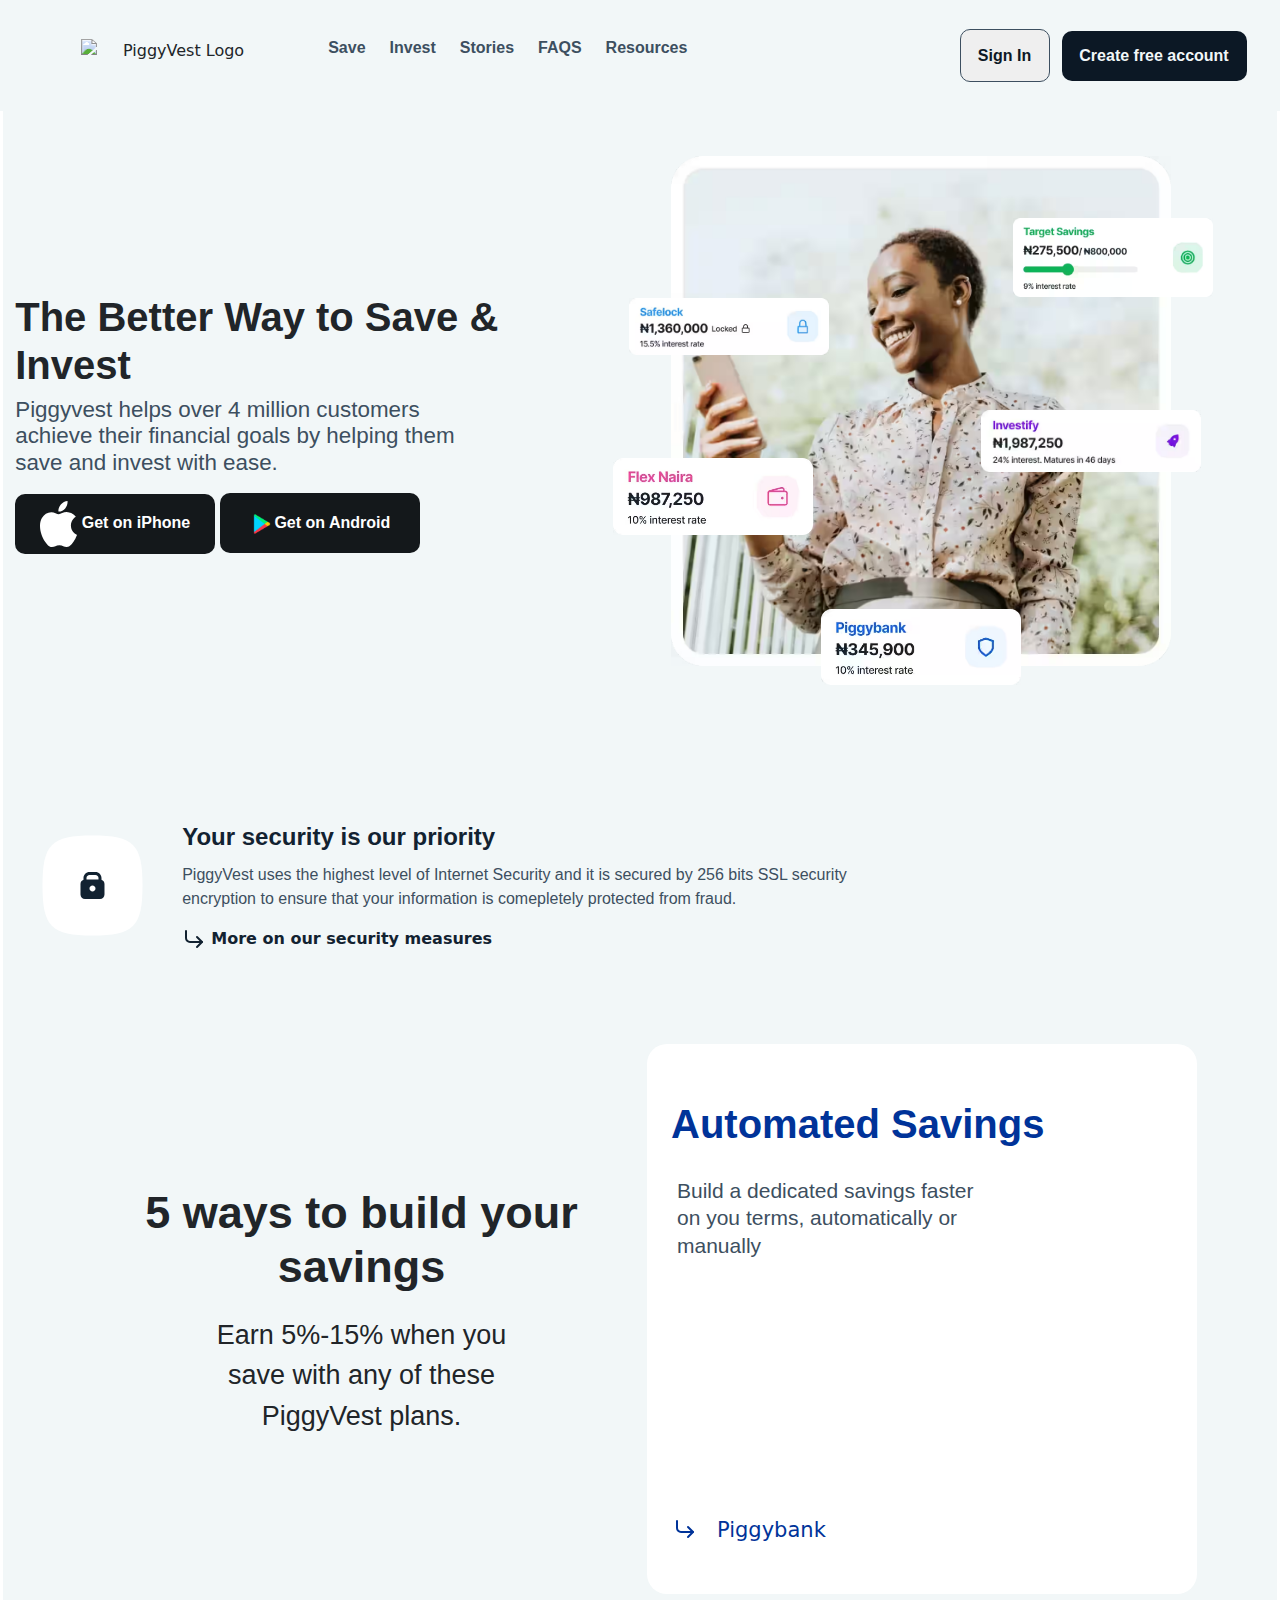
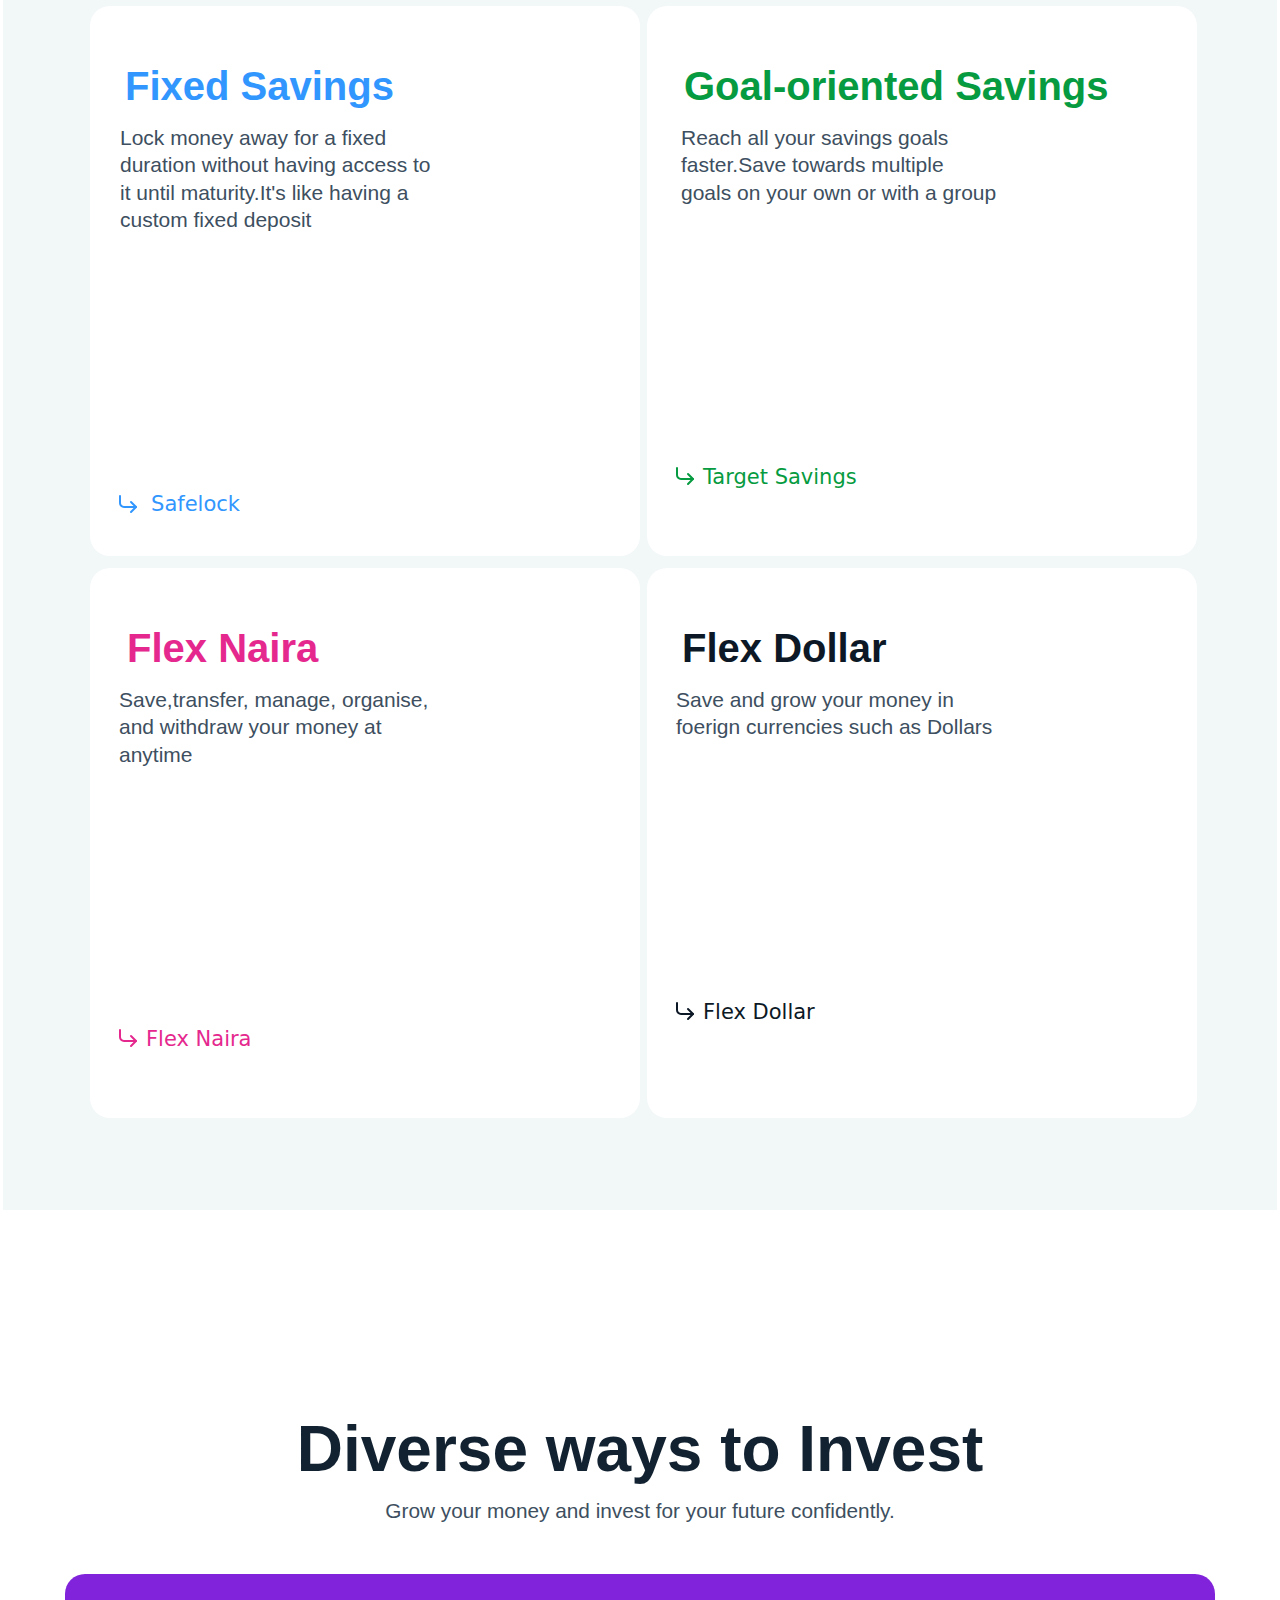
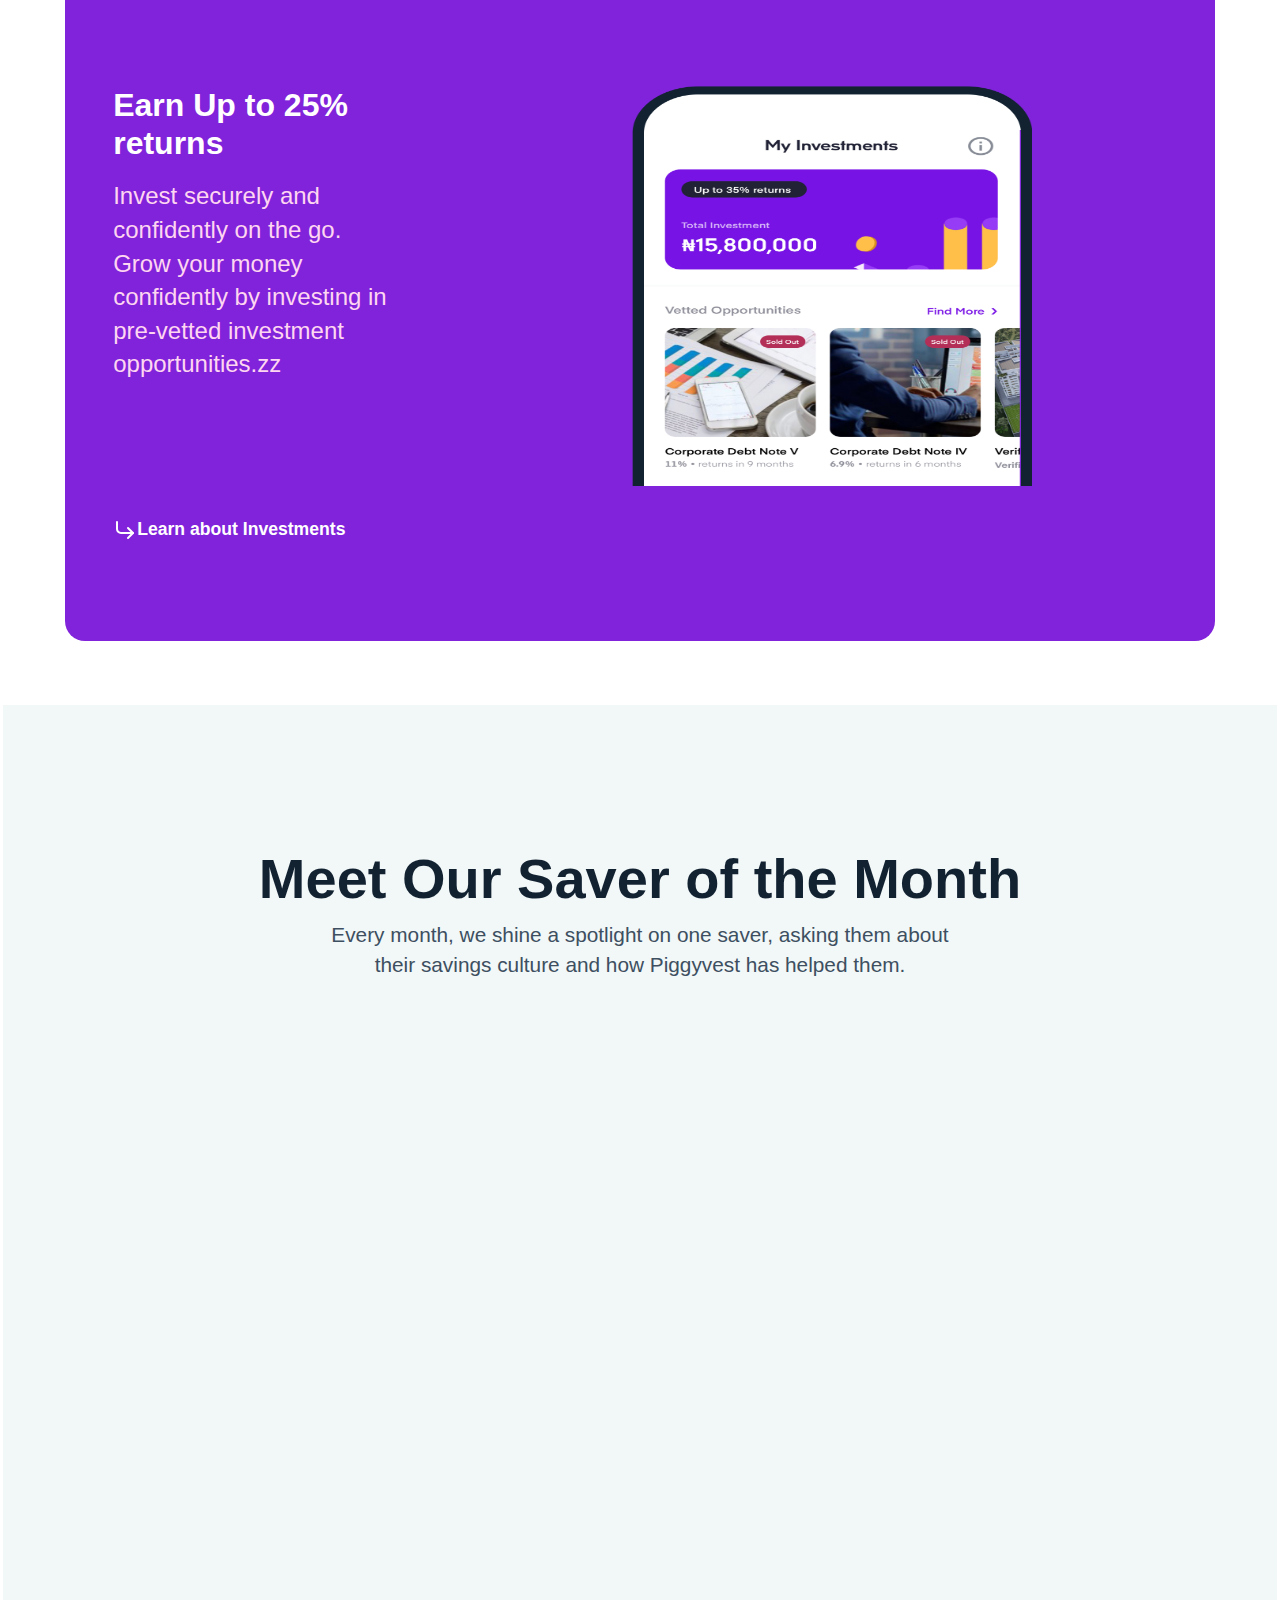
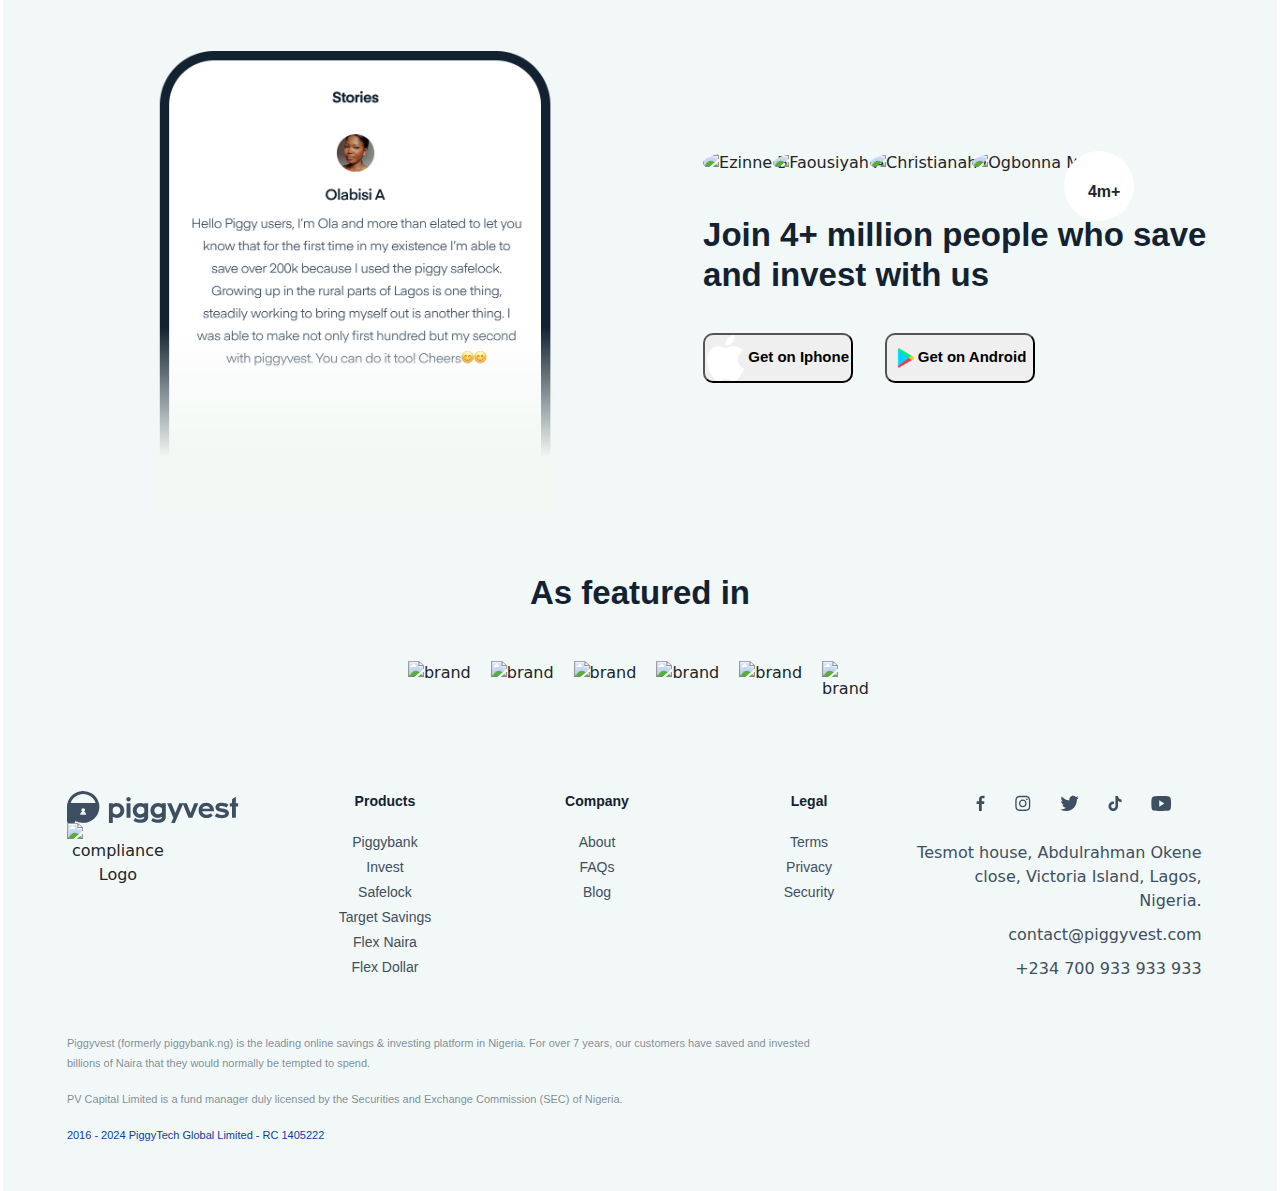
==== commit 74c6bd8d: "add all" ====
--- a/index.html
+++ b/index.html
@@ -19,12 +19,12 @@
   <div class="container12">
     <div class="fixed-top first1">
       <div class="nav1">
-        <img src="https://storage.googleapis.com/piggyvestwebsite/piggywebsite2020/logo_08e6965627/logo_08e6965627.svg" alt="PiggyVest Logo" width="225" height="40">
+        <img src="https://storage.googleapis.com/piggyvestwebsite/piggywebsite2020/logo_08e6965627/logo_08e6965627.svg" alt="PiggyVest Logo" width="190" height="40">
         <div class="firstnav">
           <ul id="nava">
             <li><a href="/index.html">Save</a>
                <ul class="drop-menu">
-                <li class="dropa"><img src="piggybank-icon.png" alt="" height="60px" width="60px" style="margin-top: -.5em;"><div class="yo"><a href="#"><strong>Piggvest</strong><br>Automated Savings</div></a></li>
+                <li class="dropa"><img src="piggybank-icon.png" alt="" height="60px" width="60px" style="margin-top: -.5em;"><div class="yo"><a href="/index.html"><strong>Piggvest</strong><br>Automated Savings</div></a></li>
                <li class="dropb"><img src="safelock-icon.png" alt="" height="60px" width="60px" style="margin-top: -.5em;"><div class="yo"><a href="#"><strong>Safelock</strong><br>Fixed Savings</div></a></li>
                 <li class="dropc"><img src="targets-icon.png" alt="" height="60px" width="60px" style="margin-top: -.5em;"><div class="yo"><a href="#"><strong>Target Savings</strong><br>Goal-oriented Savings</div></a></li>
                 <li class="dropd"><img src="flex-naira-icon.png" alt="" height="60px" width="60px" style="margin-top: -.5em;"><div class="yo"><a href="#"><strong>Flex Naira</strong><br>Flexible Savings</div></a></li>
@@ -89,8 +89,8 @@
 
 
         <div class="menu">
-        <img src="https://storage.googleapis.com/piggyvestwebsite/piggywebsite2020/logo_08e6965627/logo_08e6965627.svg" alt="PiggyVest Logo" width="225" height="40">
-          <p class="open-ade" id="open-ade" onclick="openn()"><i class="fa-solid fa-bars"></i></p>
+            <img src="https://storage.googleapis.com/piggyvestwebsite/piggywebsite2020/logo_08e6965627/logo_08e6965627.svg" alt="PiggyVest Logo" width="200" height="40">
+            <p class="open-ade" id="open-ade" onclick="openn()"><i class="fa-solid fa-bars"></i></p>
         </div>
       
    
@@ -100,7 +100,7 @@
   
     <!-- Full Screen Menu -->
     <div id="menu2" class="menu2">
-      <img src="https://storage.googleapis.com/piggyvestwebsite/piggywebsite2020/logo_08e6965627/logo_08e6965627.svg" alt="PiggyVest Logo" width="225" height="40">
+      <img src="https://storage.googleapis.com/piggyvestwebsite/piggywebsite2020/logo_08e6965627/logo_08e6965627.svg" alt="PiggyVest Logo" width="200" height="40">
       <p class="close-ade" id="close-ade" onclick="closee()"><i class="fa-solid fa-x"></i></p>
       
       <ul>
@@ -155,7 +155,7 @@
         <div class="thirda">
           <h3>Your security is our priority</h3>
           <p>PiggyVest uses the highest level of Internet Security and it is secured by 256 bits SSL security encryption to ensure that your information is comepletely protected from fraud.</p>
-          <div class="thirdb">      <svg width="24" height="24" viewBox="0 0 24 24" fill="none" xmlns="http://www.w3.org/2000/svg"><path d="M15 10L20 15L15 20" 
+          <div class="thirdb">      <svg width="24" height="24" viewBox="0 0 24 24" fill="none" xmlns="http://www.w3.org/2000/svg"><path d="M15 10L20  15L15 20" 
             stroke="#122231" stroke-width="2" stroke-linecap="round" stroke-linejoin="round"></path><path d="M4 4V11C4 12.0609 4.42143 13.0783 5.17157 13.8284C5.92172 14.5786 6.93913 15 8 15H20" 
             stroke="#122231" stroke-width="2" stroke-linecap="round" stroke-linejoin="round"></path></svg > <a href="#">More on our security measures</a></div>
           
@@ -166,10 +166,10 @@
         <div class="fourth1">
           <h2>5 ways to build your savings</h2>
           <p>Earn 5%-15% when you save with any of these PiggyVest plans.</p>
-        </div>
-         <div class="fourth2">
+         </div>
+          <div class="fourth2">
              <h2 class="text1">Automated Savings</h2>
-            <p>Build a dedicated savings faster on you terms, automatically or manually</p>
+              <p>Build a dedicated savings faster on you terms, automatically or manually</p>
             
            <div class="img4"> <img src="iPhone 14-11.avif" alt=""></div>
                <div class="don">
--- a/index.css
+++ b/index.css
@@ -95,6 +95,7 @@
      
 
 }
+
 .firstnav #nava li:hover > .drop-menu{
  display: grid;
   grid-template-columns: 1fr 1fr;
@@ -102,7 +103,7 @@
  height:36vh;
 
   background-color:  #ffffff;
-  box-shadow: 2px 2px 2px 2px rgb(107, 106, 106);
+  box-shadow: 0 2px 3px rgb(0, 0, 0, 0.2);
  
  
 
@@ -124,6 +125,10 @@
   text-align: justify;
  align-items: center;
 
+}
+ .firstnav #nava .drop-menu li .yo{
+
+margin-left: 14px;
 } 
 .firstnav #nava .drop-menu li:hover{
   background-color: rgb(242, 247, 248);
@@ -133,6 +138,7 @@
   font-weight: 200;
   list-style: none;
   text-align: center;
+  margin-left: 10px;
 
 /* margin-top: 2em; */
 font-size: 14px;
@@ -167,6 +173,7 @@
   font-style: normal;
   font-size: 16px;
 
+
 }
 
 .firstnav #nava .drop-menu2{
@@ -188,7 +195,7 @@
   height:30vh;
  
    background-color:  #ffffff;
-   box-shadow: 2px 2px 2px 2px rgb(107, 106, 106);
+   box-shadow: 0 2px 3px rgb(0, 0, 0, 0.2);
     
  }
  .firstnav #nava .drop-menu2 li{
@@ -212,6 +219,7 @@
  }
  .firstnav #nava .drop-menu2 li strong{
 font-size: 14px;
+margin-left: 13px;
  }
 
 .firstnav #nava li a{
@@ -448,7 +456,7 @@
       }
     
       .menu img{
-        width: 300px;
+      width: 300px;  
         margin-top: 1em;
       }
       .menu p{
@@ -503,11 +511,23 @@
   margin-top: 1em;
  }
 }
+@media (max-width:524px) {
+
+  .menu img{
+    margin-left: -2.5em;
+    width: 250px;
+
+   
+  
+  }
+  
+}
 @media (max-width:340px) {
 
-.menu img{
+.menu2 img{
   width: 250px;
   margin-left: -2em;
+
 
 }
 }
@@ -620,7 +640,7 @@
 }
 .imgs .img2 .headerIcon5{
  width: 200px;
-margin-top: -9em;
+margin-top: -4em;
 
 }
   @keyframes rot{
@@ -1291,7 +1311,7 @@
 
 .fourth1{
   margin-top: 12px;
-  /* border: 2px solid red; */
+  /* border: 2px solid red solid red; */
   width:550px;
   height: 550px;
   margin-left: 7px;
@@ -1349,6 +1369,7 @@
   line-height: 1.5;
   font-size: 40px;
   margin-top: 1em;
+  margin-left: 25px;
 
 }
 .fourth2 p{
@@ -1358,6 +1379,9 @@
   color: #3D4F60;
   font-size: 21px;
   line-height: 1.3;
+ 
+  margin-left: 20px;
+  padding-top:15px;
 
  
 } 
@@ -1408,6 +1432,7 @@
 .fourth .fourth2  .img4:hover{ 
   opacity: 1;
   color: #ffffff;
+  transition: 3s;
 }
 .fourth .fourth2 .img4 img:hover{
   /* transition: 5s;
@@ -1428,11 +1453,14 @@
  }  
  .fourth2 .text1{
   color:rgb(0, 51, 153); 
+  margin-left: 14px;
  }
  .fourth2:hover .text1, .fourth2:hover p{
   color:#ffffff;
+  
  }
  .fourth2:hover{
+  transition: 2s;
   background-color: rgb(0, 51, 153); 
  }
  svg{
@@ -1459,6 +1487,7 @@
   line-height: 1.5;
   font-size: 40px;
   margin-top: 1em;
+  margin-left: 25px;
 
 }
 .fourth2b p{
@@ -1468,6 +1497,8 @@
   color: #3D4F60;
   font-size: 21px;
   line-height: 1.3;
+  margin-left: 20px;
+
 
  
 } 
@@ -1509,9 +1540,10 @@
 .fourth .fourth2b  .img5:hover{ 
   opacity: 1;
   color: #ffffff;
+  transition: 5s;
 } 
 .fourth2b:hover{
-
+   transition: 2s;
   background-color:rgb(50, 150, 255);
 }
 /* 3 */
@@ -1538,6 +1570,7 @@
   line-height: 1.5;
   font-size: 40px;
   margin-top: 1em;
+  margin-left: 27px;
 
 }
 .fourth2c p{
@@ -1547,6 +1580,7 @@
   color: #3D4F60;
   font-size: 21px;
   line-height: 1.3;
+  margin-left: 24px;
 
  
 } 
@@ -1588,8 +1622,10 @@
 .fourth .fourth2c  .img6:hover{ 
   opacity: 1;
   color: #ffffff;
+  transition: 5s;
 }  
 .fourth2c:hover{
+  transition: 2s;
   background-color: rgb(6, 155, 64);
 }
 
@@ -1608,6 +1644,7 @@
    
  }
  .fourth2d:hover{
+  transition: 2s;
   background-color:rgb(229, 40, 142); 
  }
  .fourth2d h2{
@@ -1617,6 +1654,9 @@
   line-height: 1.5;
   font-size: 40px;
   margin-top: 1em;
+  margin-left: 27px;
+  
+
 
 }
 .fourth2d p{
@@ -1626,6 +1666,7 @@
   color: #3D4F60;
   font-size: 21px;
   line-height: 1.3;
+  margin-left: 19px;
 
  
 } 
@@ -1668,6 +1709,7 @@
 .fourth .fourth2d  .img7:hover{ 
   opacity: 1;
   color: #ffffff;
+  transition: 5s;
 }  
 
 /* 5 */
@@ -1691,6 +1733,7 @@
   line-height: 1.5;
   font-size: 40px;
   margin-top: 1em;
+  margin-left: 25px;
 
 }
 .fourth2e p{
@@ -1700,6 +1743,7 @@
   color: #3D4F60;
   font-size: 21px;
   line-height: 1.3;
+  margin-left: 19px;
 
  
 } 
@@ -1741,8 +1785,10 @@
 .fourth .fourth2e  .img8:hover{ 
   opacity: 1;
   color: #ffffff;
+  transition: 5s;
 }  
 .fourth2e:hover{
+  transition: 2s;
   background-color: rgb(12, 24, 37);
 }
 
@@ -1758,7 +1804,7 @@
   position: absolute;
   opacity: 1;
   border-radius: 20px;
-  border: 2px solid red;
+  border: 2px solid red solid red;
   width:600px;
   height: 550px;
   margin-top: -10em;
@@ -1772,7 +1818,7 @@
 
   .fourth1{
     margin-top: 12px;
-    /* border: 2px solid red; */
+    /* border: 2px solid red solid red; */
     width:600px;
     height: 550px;
     margin-left: 7px;
@@ -1872,7 +1918,7 @@
 @media (max-width:700px) {
   .fourth1{
     margin-top: 12px;
-    /* border: 2px solid red; */
+    /* border: 2px solid red solid red; */
     width:500px;
     height: 500px;
     margin-left: 7px;
@@ -2096,7 +2142,7 @@
 @media (max-width:554px) {
   .fourth1{
     margin-top: 12px;
-    /* border: 2px solid red; */
+    /* border: 2px solid red solid red; */
    width: 95%;
     margin-left: 7px;
     border-radius: 20px;
@@ -2135,6 +2181,12 @@
    
   
   }  
+
+    .fourth2 .don{
+      margin-top: 10em;
+      margin-left: 1em;
+      /* border: 2px solid red; */
+    }
   .fourth .fourth2 .img4{
     position: absolute;
     border-radius: 20px;
@@ -2194,6 +2246,7 @@
   .fourth2b .don{
     margin-top: 14em;
     margin-left: 1em;
+    
   }
    .fourth2c{
     margin-top: 12px;
@@ -2853,14 +2906,15 @@
  
 }
 .fifth1{
-  
+  padding-bottom: 4em;
 
 width: 100%;
 background-color: #ffffff;
-
+padding-top: 40px;
+margin-top: 5em;
 }
 .fiftha{
-
+border: 1px solid transparent;
  width: 100%;
  
  
@@ -2891,12 +2945,11 @@
 text-align: center;
 }
 .fifthb{
-
 width:100%;
 margin-inline: auto;
 display: flex;
 justify-content: space-between;
-margin-top: 2em;
+margin-top: 5em;
 border-radius: 20px;
 background-color: #8123da;
 }
@@ -3188,17 +3241,17 @@
         text-align: center;
         }
         .fifth{
-          /* border: 2px solid red; */
+          /* border: 2px solid red solid red; */
           width: 100%;
         }
         .fiftha{
 
           width: 100%;
           
-          /* border: 2px solid red; */
+          /* border: 2px solid red solid red; */
          }
          .fifth1{
-          /* border: 2px solid red; */
+          /* border: 2px solid red solid red; */
           width: 100%;
          }
   }
@@ -3226,7 +3279,13 @@
   }
   .sixth{
     width: 100%;
-
+  
+    margin-top: 3em;
+
+  }
+  .sixtha{
+    /* border: 2px solid red; */
+    margin-top: 2em;
   }
 .sixth .sixtha h2{
     font-family: "Jakarta Sans", sans-serif;
@@ -3273,6 +3332,21 @@
     }
   }
   @media (max-width:644px) {
+    .sixth .sixtha h2{
+      font-family: "Jakarta Sans", sans-serif;
+    font-optical-sizing: auto;
+    font-weight: 700;
+    font-style: normal;
+    line-height: 1.2;
+    font-size: 2.5em;
+    margin-top: 2.5em;
+    text-align: center;
+    top: 0;
+    left: 0;
+    color: #122231;
+    margin-inline: auto;
+    width: 80%;
+     }
     .sixthb .vid{
       width: 500px;
       height: 500px;
@@ -3432,7 +3506,7 @@
     height:70px
   }
   .seventhb{
- 
+
     width: 45%;
     align-content: center;
   }
@@ -3476,7 +3550,7 @@
    .seventh1  .seventhb button{
    width: 150px;
    height: 50px;
-   border: 2px medium #122231;
+   border: 2px solid red medium #122231;
    border-radius: 10px;
    font-family: "Jakarta Sans", sans-serif;
    font-optical-sizing: auto;
@@ -3490,6 +3564,11 @@
    }
    .seventh1  .seventhb .btn9:hover{
     margin-top: 1em;
+   }
+   .seventhd{
+    /* border: 2px solid red; */
+    display: flex;
+    gap: 2em;
    }
 
    @media (max-width:1497px) {
@@ -3538,7 +3617,7 @@
      }
      .seventh1  .seventhba{
       width: 99%;
-      /* border: 2px solid red; */
+      /* border: 2px solid red solid red; */
       margin-inline: auto;
      text-align: center;
       align-content: center;
@@ -3625,14 +3704,24 @@
       font-weight: 700;
       font-style: normal;
       line-height: 1.2;
-      font-size: 33px;
+      font-size: 30px;
       text-align: left;
       color: #122231;
+      align-items: center;
+      align-content: center;
       width: 95%;
-      margin-inline: .1em;
+      margin-inline: auto;
+   
     
       
        }
+       /* .seventhc{
+        align-items: center;
+        padding-top: 40px;
+        border: 2px solid red solid green;
+        margin-inline: auto;
+        width: 100%;
+       } */
     }
    
  
@@ -3661,7 +3750,7 @@
       font-weight: 700;
       font-style: normal;
       line-height: 1.2;
-      font-size: 32px;
+      font-size: 28px;
       text-align: left;
       color: #122231;
       width: 95%;
